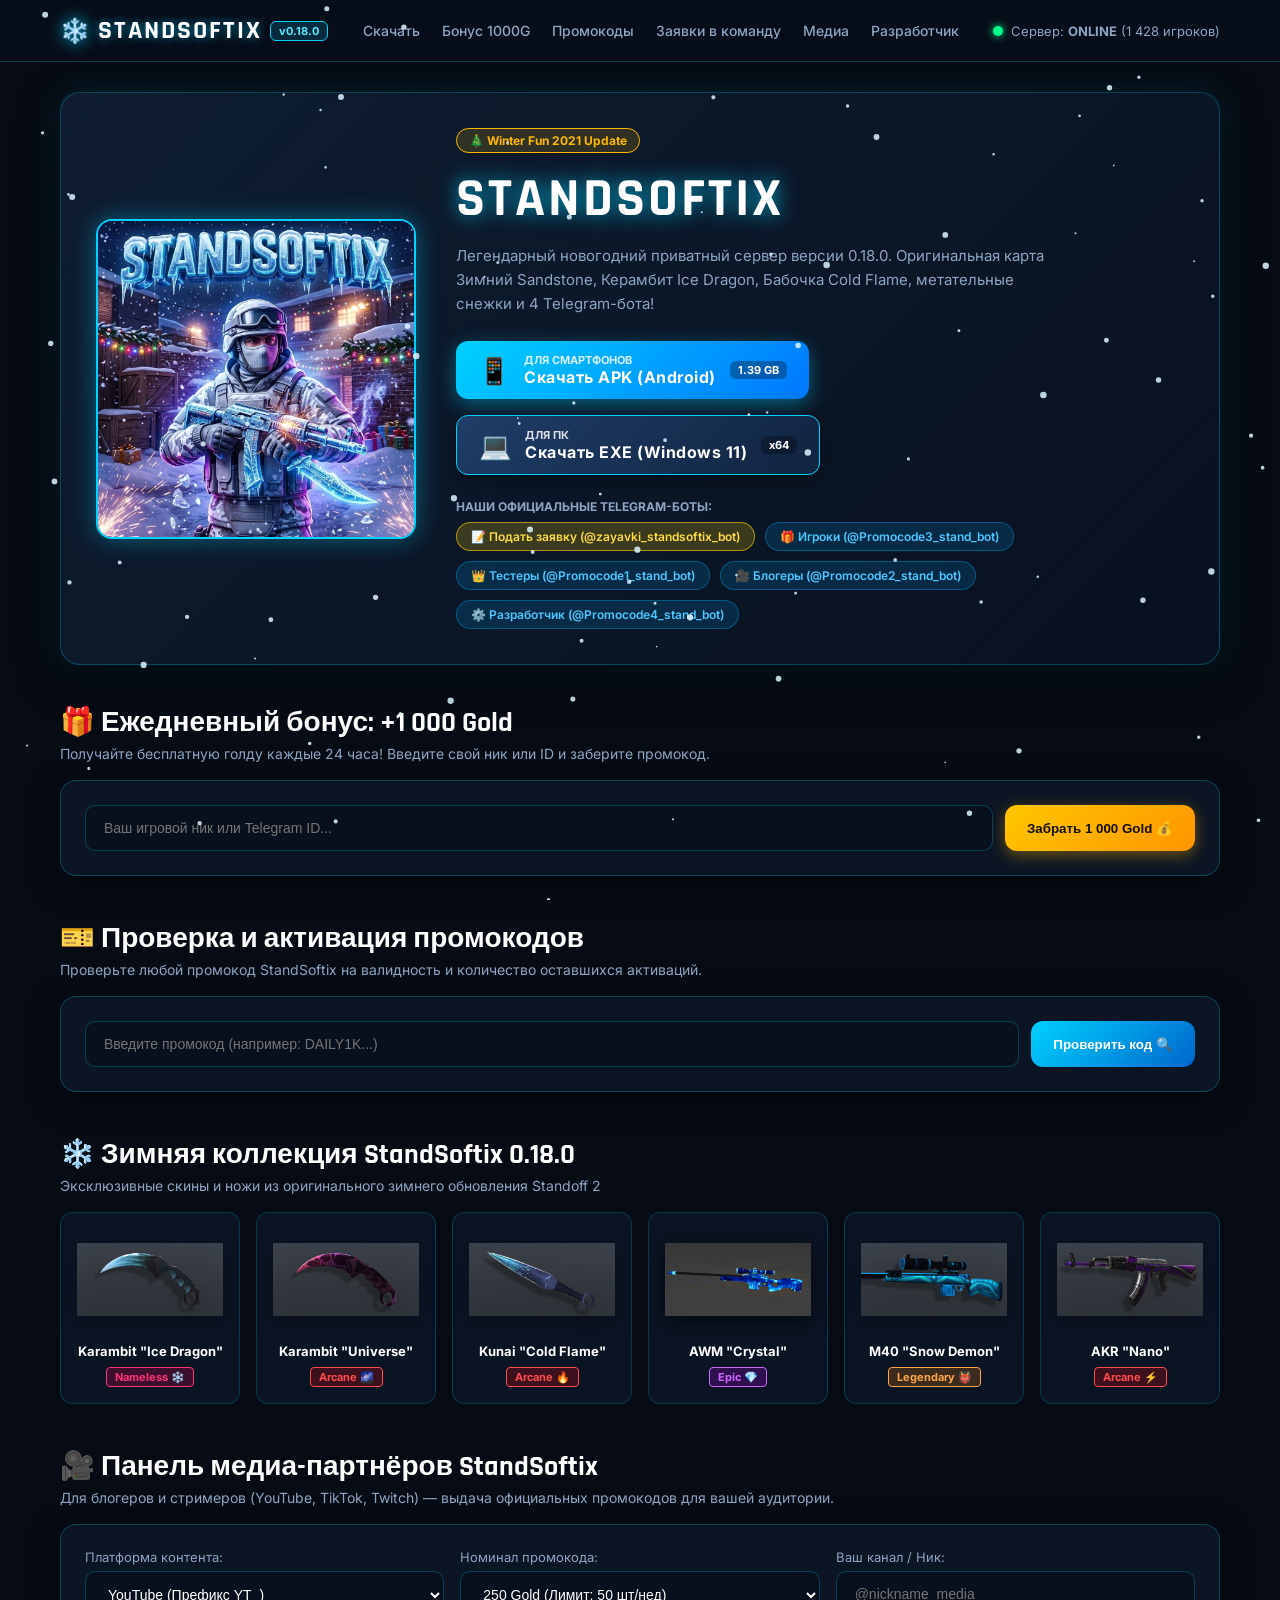
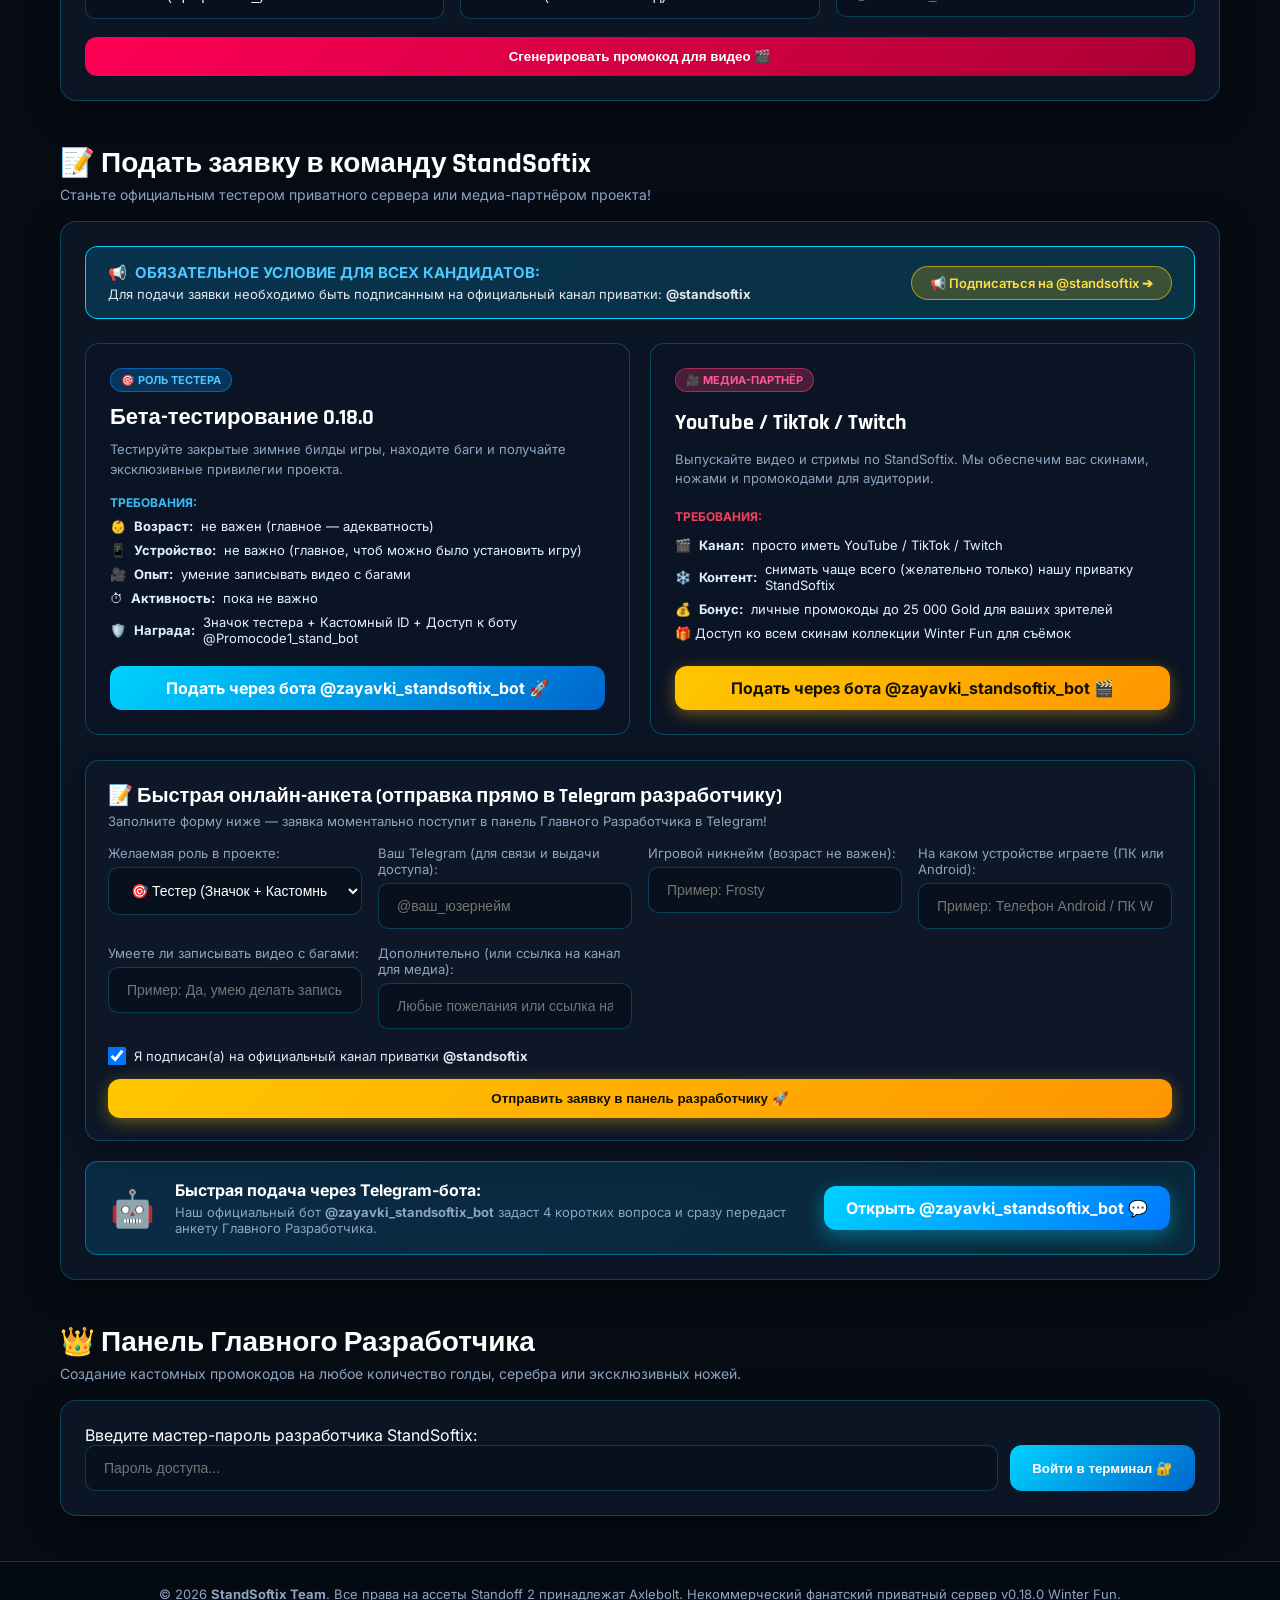
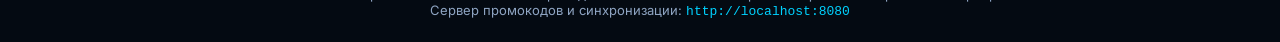
==== index.html @ 64d38ce9 "Update candidate requirements and add mandatory channel subscription check" ====
<!DOCTYPE html>
<html lang="ru">
<head>
    <meta charset="UTF-8">
    <meta name="viewport" content="width=device-width, initial-scale=1.0, maximum-scale=1.0, user-scalable=no">
    <title>StandSoftix — Приватный сервер Standoff 2 (0.18.0 Winter Fun)</title>
    <link rel="stylesheet" href="style.css">
    <link href="https://fonts.googleapis.com/css2?family=Rajdhani:wght@500;600;700&family=Inter:wght@400;500;700&display=swap" rel="stylesheet">
</head>
<body>
    <canvas id="snow-canvas"></canvas>

    <header class="navbar">
        <div class="nav-container">
            <div class="brand">
                <span class="ice-icon">❄️</span>
                <span class="brand-text">STANDSOFTIX</span>
                <span class="version-tag">v0.18.0</span>
            </div>
            <nav class="nav-links">
                <a href="#downloads">Скачать</a>
                <a href="#bonus">Бонус 1000G</a>
                <a href="#promocodes">Промокоды</a>
                <a href="#apply">Заявки в команду</a>
                <a href="#partners">Медиа</a>
                <a href="#dev">Разработчик</a>
            </nav>
            <div class="server-status">
                <span class="status-dot"></span>
                <span>Сервер: <b>ONLINE</b> (<span id="online-count">1 428</span> игроков)</span>
            </div>
        </div>
    </header>

    <main class="content">
        <!-- Hero Section -->
        <section class="hero-section">
            <div class="hero-card">
                <div class="hero-image-wrap">
                    <img src="avatar.jpg" alt="StandSoftix Winter Fun" class="hero-avatar">
                    <div class="ice-glare"></div>
                </div>
                <div class="hero-info">
                    <div class="badge-winter">🎄 Winter Fun 2021 Update</div>
                    <h1 class="hero-title">STANDSOFTIX</h1>
                    <p class="hero-subtitle">Легендарный новогодний приватный сервер версии 0.18.0. Оригинальная карта Зимний Sandstone, Керамбит Ice Dragon, Бабочка Cold Flame, метательные снежки и 4 Telegram-бота!</p>
                    
                    <div class="download-buttons" id="downloads">
                        <a href="/download/apk" class="btn btn-apk">
                            <span class="btn-icon">📱</span>
                            <div class="btn-text">
                                <span class="btn-sub">Для смартфонов</span>
                                <span class="btn-main">Скачать APK (Android)</span>
                            </div>
                            <span class="btn-badge">1.39 GB</span>
                        </a>

                        <a href="/download/exe" class="btn btn-exe">
                            <span class="btn-icon">💻</span>
                            <div class="btn-text">
                                <span class="btn-sub">Для ПК</span>
                                <span class="btn-main">Скачать EXE (Windows 11)</span>
                            </div>
                            <span class="btn-badge">x64</span>
                        </a>
                    </div>

                    <div class="tg-bots-row">
                        <span class="bots-label">Наши официальные Telegram-боты:</span>
                        <div class="tg-tags">
                            <a href="https://t.me/zayavki_standsoftix_bot" target="_blank" class="tg-tag tg-tag-gold">📝 Подать заявку (@zayavki_standsoftix_bot)</a>
                            <a href="https://t.me/Promocode3_stand_bot" target="_blank" class="tg-tag">🎁 Игроки (@Promocode3_stand_bot)</a>
                            <a href="https://t.me/Promocode1_stand_bot" target="_blank" class="tg-tag">👑 Тестеры (@Promocode1_stand_bot)</a>
                            <a href="https://t.me/Promocode2_stand_bot" target="_blank" class="tg-tag">🎥 Блогеры (@Promocode2_stand_bot)</a>
                            <a href="https://t.me/Promocode4_stand_bot" target="_blank" class="tg-tag">⚙️ Разработчик (@Promocode4_stand_bot)</a>
                        </div>
                    </div>
                </div>
            </div>
        </section>

        <!-- Ежедневный бонус -->
        <section class="section-box" id="bonus">
            <div class="section-header">
                <h2>🎁 Ежедневный бонус: +1 000 Gold</h2>
                <p>Получайте бесплатную голду каждые 24 часа! Введите свой ник или ID и заберите промокод.</p>
            </div>
            <div class="bonus-box glass-panel">
                <div class="bonus-inputs">
                    <input type="text" id="bonus-user" placeholder="Ваш игровой ник или Telegram ID..." class="input-field">
                    <button id="btn-claim-bonus" class="btn btn-gold" onclick="claimDailyBonus()">
                        <span>Забрать 1 000 Gold 💰</span>
                    </button>
                </div>
                <div id="bonus-result" class="result-box hidden"></div>
            </div>
        </section>

        <!-- Проверка промокодов -->
        <section class="section-box" id="promocodes">
            <div class="section-header">
                <h2>🎫 Проверка и активация промокодов</h2>
                <p>Проверьте любой промокод StandSoftix на валидность и количество оставшихся активаций.</p>
            </div>
            <div class="promo-box glass-panel">
                <div class="promo-inputs">
                    <input type="text" id="promo-input" placeholder="Введите промокод (например: DAILY1K...)" class="input-field">
                    <button class="btn btn-blue" onclick="checkPromoCode()">Проверить код 🔍</button>
                </div>
                <div id="promo-result" class="result-box hidden"></div>
            </div>
        </section>

        <!-- Коллекция скинов 0.18.0 -->
        <section class="section-box">
            <div class="section-header">
                <h2>❄️ Зимняя коллекция StandSoftix 0.18.0</h2>
                <p>Эксклюзивные скины и ножи из оригинального зимнего обновления Standoff 2</p>
            </div>
            <div class="skins-grid">
                <div class="skin-card">
                    <img src="skins/Karambit_IceDragon_PreviewHD.png" alt="Karambit Ice Dragon">
                    <div class="skin-title">Karambit "Ice Dragon"</div>
                    <div class="skin-rarity rarity-nameless">Nameless ❄️</div>
                </div>
                <div class="skin-card">
                    <img src="skins/Karambit_Universe_PreviewHD.png" alt="Karambit Universe">
                    <div class="skin-title">Karambit "Universe"</div>
                    <div class="skin-rarity rarity-arcane">Arcane 🌌</div>
                </div>
                <div class="skin-card">
                    <img src="skins/KunaiKnife_ColdFlame_Preview.png" alt="Kunai Cold Flame">
                    <div class="skin-title">Kunai "Cold Flame"</div>
                    <div class="skin-rarity rarity-arcane">Arcane 🔥</div>
                </div>
                <div class="skin-card">
                    <img src="skins/AWM_Crystal_Preview.png" alt="AWM Crystal">
                    <div class="skin-title">AWM "Crystal"</div>
                    <div class="skin-rarity rarity-epic">Epic 💎</div>
                </div>
                <div class="skin-card">
                    <img src="skins/m40_snowdemon_Preview.png" alt="M40 Snow Demon">
                    <div class="skin-title">M40 "Snow Demon"</div>
                    <div class="skin-rarity rarity-legendary">Legendary 👹</div>
                </div>
                <div class="skin-card">
                    <img src="skins/AKR_Nano_PreviewHD.png" alt="AKR Nano">
                    <div class="skin-title">AKR "Nano"</div>
                    <div class="skin-rarity rarity-arcane">Arcane ⚡</div>
                </div>
            </div>
        </section>

        <!-- Партнёрская панель -->
        <section class="section-box" id="partners">
            <div class="section-header">
                <h2>🎥 Панель медиа-партнёров StandSoftix</h2>
                <p>Для блогеров и стримеров (YouTube, TikTok, Twitch) — выдача официальных промокодов для вашей аудитории.</p>
            </div>
            <div class="partner-panel glass-panel">
                <div class="form-grid">
                    <div class="form-group">
                        <label>Платформа контента:</label>
                        <select id="partner-platform" class="input-field select-field">
                            <option value="YT">YouTube (Префикс YT_)</option>
                            <option value="TT">TikTok (Префикс TT_)</option>
                            <option value="TW">Twitch (Префикс TW_)</option>
                        </select>
                    </div>
                    <div class="form-group">
                        <label>Номинал промокода:</label>
                        <select id="partner-gold" class="input-field select-field">
                            <option value="250">250 Gold (Лимит: 50 шт/нед)</option>
                            <option value="500">500 Gold (Лимит: 50 шт/нед)</option>
                            <option value="1000">1 000 Gold (Лимит: 50 шт/нед)</option>
                            <option value="5000">5 000 Gold (Лимит: 10 шт/нед)</option>
                            <option value="10000">10 000 Gold (Лимит: 10 шт/нед)</option>
                        </select>
                    </div>
                    <div class="form-group">
                        <label>Ваш канал / Ник:</label>
                        <input type="text" id="partner-name" placeholder="@nickname_media" class="input-field">
                    </div>
                </div>
                <button class="btn btn-partner" onclick="generatePartnerPromo()">Сгенерировать промокод для видео 🎬</button>
                <div id="partner-result" class="result-box hidden"></div>
            </div>
        </section>

        <!-- Подача заявок на Тестера / Медиа -->
        <section class="section-box" id="apply">
            <div class="section-header">
                <h2>📝 Подать заявку в команду StandSoftix</h2>
                <p>Станьте официальным тестером приватного сервера или медиа-партнёром проекта!</p>
            </div>
            <div class="apply-container glass-panel">
                
                <!-- Обязательное условие: подписка на канал -->
                <div class="sub-channel-banner" style="background: linear-gradient(135deg, rgba(0, 136, 204, 0.25) 0%, rgba(0, 217, 255, 0.15) 100%); border: 1px solid var(--accent-blue); border-radius: 12px; padding: 16px 22px; margin-bottom: 24px; display: flex; align-items: center; justify-content: space-between; flex-wrap: wrap; gap: 14px;">
                    <div>
                        <div style="font-size: 15px; font-weight: 700; color: #4dc7ff; display: flex; align-items: center; gap: 8px;">
                            <span>📢</span> ОБЯЗАТЕЛЬНОЕ УСЛОВИЕ ДЛЯ ВСЕХ КАНДИДАТОВ:
                        </div>
                        <div style="font-size: 13px; color: #e2e8f0; margin-top: 4px;">
                            Для подачи заявки необходимо быть подписанным на официальный канал приватки: <b>@standsoftix</b>
                        </div>
                    </div>
                    <a href="https://t.me/standsoftix" target="_blank" class="tg-tag tg-tag-gold" style="font-size: 13px; padding: 8px 18px;">
                        📢 Подписаться на @standsoftix ➔
                    </a>
                </div>

                <div class="apply-cards">
                    <div class="apply-card">
                        <div class="apply-badge">🎯 Роль Тестера</div>
                        <h3>Бета-тестирование 0.18.0</h3>
                        <p>Тестируйте закрытые зимние билды игры, находите баги и получайте эксклюзивные привилегии проекта.</p>
                        <div style="font-size: 12px; color: #38bdf8; font-weight: 700; margin-bottom: 8px; text-transform: uppercase;">Требования:</div>
                        <ul class="apply-perks">
                            <li>👶 <b>Возраст:</b> не важен (главное — адекватность)</li>
                            <li>📱 <b>Устройство:</b> не важно (главное, чтоб можно было установить игру)</li>
                            <li>🎥 <b>Опыт:</b> умение записывать видео с багами</li>
                            <li>⏱ <b>Активность:</b> пока не важно</li>
                            <li>🛡️ <b>Награда:</b> Значок тестера + Кастомный ID + Доступ к боту @Promocode1_stand_bot</li>
                        </ul>
                        <a href="https://t.me/zayavki_standsoftix_bot" target="_blank" class="btn btn-blue" style="width:100%; justify-content:center;">
                            <span>Подать через бота @zayavki_standsoftix_bot 🚀</span>
                        </a>
                    </div>

                    <div class="apply-card">
                        <div class="apply-badge apply-badge-media">🎥 Медиа-партнёр</div>
                        <h3>YouTube / TikTok / Twitch</h3>
                        <p>Выпускайте видео и стримы по StandSoftix. Мы обеспечим вас скинами, ножами и промокодами для аудитории.</p>
                        <div style="font-size: 12px; color: #f43f5e; font-weight: 700; margin-bottom: 8px; text-transform: uppercase;">Требования:</div>
                        <ul class="apply-perks">
                            <li>🎬 <b>Канал:</b> просто иметь YouTube / TikTok / Twitch</li>
                            <li>❄️ <b>Контент:</b> снимать чаще всего (желательно только) нашу приватку StandSoftix</li>
                            <li>💰 <b>Бонус:</b> личные промокоды до 25 000 Gold для ваших зрителей</li>
                            <li>🎁 Доступ ко всем скинам коллекции Winter Fun для съёмок</li>
                        </ul>
                        <a href="https://t.me/zayavki_standsoftix_bot" target="_blank" class="btn btn-gold" style="width:100%; justify-content:center;">
                            <span>Подать через бота @zayavki_standsoftix_bot 🎬</span>
                        </a>
                    </div>
                </div>

                <!-- Онлайн-форма подачи заявки прямо с сайта -->
                <div class="site-application-form glass-panel" style="margin-top: 25px; padding: 22px; border-radius: 14px;">
                    <div class="form-header" style="margin-bottom: 16px;">
                        <h3 style="font-family: 'Rajdhani', sans-serif; font-size: 20px; color: #fff;">📝 Быстрая онлайн-анкета (отправка прямо в Telegram разработчику)</h3>
                        <p style="font-size: 13px; color: var(--text-muted); margin-top: 4px;">Заполните форму ниже — заявка моментально поступит в панель Главного Разработчика в Telegram!</p>
                    </div>
                    <div class="form-grid">
                        <div class="form-group">
                            <label>Желаемая роль в проекте:</label>
                            <select id="web-app-role" class="input-field select-field" onchange="toggleWebRoleFields()">
                                <option value="tester">🎯 Тестер (Значок + Кастомный ID + Бот)</option>
                                <option value="media">🎥 Медиа-партнёр (YouTube / TikTok / Twitch)</option>
                            </select>
                        </div>
                        <div class="form-group">
                            <label>Ваш Telegram (для связи и выдачи доступа):</label>
                            <input type="text" id="web-app-tg" placeholder="@ваш_юзернейм" class="input-field">
                        </div>
                        <div class="form-group">
                            <label id="lbl-q1">Игровой никнейм (возраст не важен):</label>
                            <input type="text" id="web-app-q1" placeholder="Пример: Frosty" class="input-field">
                        </div>
                        <div class="form-group">
                            <label id="lbl-q2">На каком устройстве играете (ПК или Android):</label>
                            <input type="text" id="web-app-q2" placeholder="Пример: Телефон Android / ПК Windows 11" class="input-field">
                        </div>
                        <div class="form-group">
                            <label id="lbl-q3">Умеете ли записывать видео с багами:</label>
                            <input type="text" id="web-app-q3" placeholder="Пример: Да, умею делать запись экрана / OBS" class="input-field">
                        </div>
                        <div class="form-group">
                            <label id="lbl-q4">Дополнительно (или ссылка на канал для медиа):</label>
                            <input type="text" id="web-app-q4" placeholder="Любые пожелания или ссылка на канал" class="input-field">
                        </div>
                    </div>
                    <div style="margin-top: 12px; display: flex; align-items: center; gap: 8px;">
                        <input type="checkbox" id="web-app-sub" checked style="width: 18px; height: 18px; cursor: pointer;">
                        <label for="web-app-sub" style="font-size: 13px; color: #e2e8f0; cursor: pointer;">
                            Я подписан(а) на официальный канал приватки <b>@standsoftix</b>
                        </label>
                    </div>
                    <button class="btn btn-gold" style="width: 100%; justify-content: center; margin-top: 14px;" onclick="submitWebApplication()">
                        <span>Отправить заявку в панель разработчику 🚀</span>
                    </button>
                    <div id="web-app-result" class="result-box hidden"></div>
                </div>

                <div class="apply-bot-callout" style="margin-top: 20px;">
                    <div class="bot-callout-icon">🤖</div>
                    <div class="bot-callout-info">
                        <h4>Быстрая подача через Telegram-бота:</h4>
                        <p>Наш официальный бот <b>@zayavki_standsoftix_bot</b> задаст 4 коротких вопроса и сразу передаст анкету Главного Разработчика.</p>
                    </div>
                    <a href="https://t.me/zayavki_standsoftix_bot" target="_blank" class="btn btn-apk">
                        <span>Открыть @zayavki_standsoftix_bot 💬</span>
                    </a>
                </div>
            </div>
        </section>

        <!-- Разработчик / Админ-панель -->
        <section class="section-box" id="dev">
            <div class="section-header">
                <h2>👑 Панель Главного Разработчика</h2>
                <p>Создание кастомных промокодов на любое количество голды, серебра или эксклюзивных ножей.</p>
            </div>
            <div class="dev-panel glass-panel">
                <div id="dev-auth-block">
                    <p>Введите мастер-пароль разработчика StandSoftix:</p>
                    <div class="bonus-inputs">
                        <input type="password" id="dev-password" placeholder="Пароль доступа..." class="input-field">
                        <button class="btn btn-blue" onclick="authDev()">Войти в терминал 🔐</button>
                    </div>
                </div>

                <div id="dev-controls-block" class="hidden">
                    <div class="form-grid">
                        <div class="form-group">
                            <label>Тип награды:</label>
                            <select id="dev-reward-type" class="input-field select-field">
                                <option value="gold">Gold (Золото)</option>
                                <option value="silver">Silver (Серебро)</option>
                                <option value="knife">Скин / Нож</option>
                            </select>
                        </div>
                        <div class="form-group">
                            <label>Значение / Название скина:</label>
                            <input type="text" id="dev-reward-val" placeholder="Например: 50000 или Karambit Ice Dragon" class="input-field">
                        </div>
                        <div class="form-group">
                            <label>Кол-во активаций (0 = безлимит):</label>
                            <input type="number" id="dev-uses" value="1" min="0" class="input-field">
                        </div>
                        <div class="form-group">
                            <label>Кастомный код (необязательно):</label>
                            <input type="text" id="dev-custom-code" placeholder="Например: NEWYEAR2026" class="input-field">
                        </div>
                    </div>
                    <button class="btn btn-gold" onclick="createDevPromo()">Создать промокод в базе данных ✨</button>
                    <div id="dev-result" class="result-box hidden"></div>
                </div>
            </div>
        </section>
    </main>

    <footer class="footer">
        <div class="footer-container">
            <p>© 2026 <b>StandSoftix Team</b>. Все права на ассеты Standoff 2 принадлежат Axlebolt. Некоммерческий фанатский приватный сервер v0.18.0 Winter Fun.</p>
            <p>Сервер промокодов и синхронизации: <code>http://localhost:8080</code></p>
        </div>
    </footer>

    <script src="app.js"></script>
</body>
</html>
---- style.css ----
:root {
    --bg-dark: #070c14;
    --card-bg: rgba(14, 25, 42, 0.75);
    --card-border: rgba(0, 210, 255, 0.25);
    --accent-blue: #00d2ff;
    --accent-cyan: #56e8ff;
    --accent-gold: #ffb800;
    --gold-glow: rgba(255, 184, 0, 0.4);
    --ice-glow: rgba(0, 210, 255, 0.35);
    --text-white: #ffffff;
    --text-muted: #8ea4c2;
    --font-heading: 'Rajdhani', sans-serif;
    --font-body: 'Inter', sans-serif;
}

* {
    margin: 0;
    padding: 0;
    box-sizing: border-box;
}

body {
    background-color: var(--bg-dark);
    color: var(--text-white);
    font-family: var(--font-body);
    overflow-x: hidden;
    position: relative;
    min-height: 100vh;
}

#snow-canvas {
    position: fixed;
    top: 0;
    left: 0;
    width: 100%;
    height: 100%;
    pointer-events: none;
    z-index: 999;
}

/* Navbar */
.navbar {
    background: rgba(8, 15, 26, 0.85);
    backdrop-filter: blur(12px);
    border-bottom: 1px solid var(--card-border);
    position: sticky;
    top: 0;
    z-index: 100;
}

.nav-container {
    max-width: 1200px;
    margin: 0 auto;
    padding: 14px 20px;
    display: flex;
    align-items: center;
    justify-content: space-between;
}

.brand {
    display: flex;
    align-items: center;
    gap: 8px;
}

.ice-icon {
    font-size: 24px;
    filter: drop-shadow(0 0 8px var(--accent-blue));
}

.brand-text {
    font-family: var(--font-heading);
    font-size: 26px;
    font-weight: 700;
    letter-spacing: 2px;
    color: #fff;
    text-shadow: 0 0 10px rgba(0, 210, 255, 0.6);
}

.version-tag {
    background: rgba(0, 210, 255, 0.15);
    border: 1px solid var(--accent-blue);
    padding: 2px 8px;
    border-radius: 6px;
    font-size: 11px;
    color: var(--accent-cyan);
    font-weight: 700;
}

.nav-links {
    display: flex;
    gap: 22px;
}

.nav-links a {
    color: var(--text-muted);
    text-decoration: none;
    font-size: 14px;
    font-weight: 500;
    transition: 0.2s;
}

.nav-links a:hover {
    color: var(--accent-cyan);
    text-shadow: 0 0 8px var(--accent-cyan);
}

.server-status {
    display: flex;
    align-items: center;
    gap: 8px;
    font-size: 13px;
    color: var(--text-muted);
}

.status-dot {
    width: 10px;
    height: 10px;
    border-radius: 50%;
    background: #00ff88;
    box-shadow: 0 0 8px #00ff88;
}

/* Main Content */
.content {
    max-width: 1200px;
    margin: 30px auto;
    padding: 0 20px;
}

/* Hero */
.hero-section {
    margin-bottom: 40px;
}

.hero-card {
    background: linear-gradient(135deg, rgba(16, 32, 54, 0.85) 0%, rgba(9, 18, 32, 0.95) 100%);
    border: 1px solid var(--card-border);
    box-shadow: 0 12px 40px rgba(0, 0, 0, 0.6), 0 0 30px rgba(0, 210, 255, 0.15);
    border-radius: 20px;
    padding: 35px;
    display: flex;
    gap: 40px;
    align-items: center;
    position: relative;
    overflow: hidden;
}

.hero-image-wrap {
    position: relative;
    flex-shrink: 0;
    width: 320px;
    height: 320px;
    border-radius: 16px;
    overflow: hidden;
    border: 2px solid var(--accent-blue);
    box-shadow: 0 0 25px rgba(0, 210, 255, 0.4);
}

.hero-avatar {
    width: 100%;
    height: 100%;
    object-fit: cover;
    transition: transform 0.5s ease;
}

.hero-card:hover .hero-avatar {
    transform: scale(1.05);
}

.hero-info {
    flex-grow: 1;
}

.badge-winter {
    display: inline-block;
    background: rgba(255, 184, 0, 0.15);
    color: var(--accent-gold);
    border: 1px solid var(--accent-gold);
    padding: 4px 12px;
    border-radius: 30px;
    font-size: 12px;
    font-weight: 700;
    margin-bottom: 12px;
}

.hero-title {
    font-family: var(--font-heading);
    font-size: 54px;
    font-weight: 700;
    letter-spacing: 3px;
    color: #fff;
    text-shadow: 0 0 20px rgba(0, 210, 255, 0.8);
    margin-bottom: 10px;
}

.hero-subtitle {
    font-size: 15px;
    line-height: 1.6;
    color: var(--text-muted);
    margin-bottom: 25px;
    max-width: 600px;
}

/* Download Buttons */
.download-buttons {
    display: flex;
    gap: 16px;
    margin-bottom: 24px;
    flex-wrap: wrap;
}

.btn {
    display: inline-flex;
    align-items: center;
    gap: 14px;
    padding: 12px 22px;
    border-radius: 12px;
    text-decoration: none;
    font-weight: 700;
    transition: all 0.25s ease;
    cursor: pointer;
    border: none;
}

.btn-apk {
    background: linear-gradient(135deg, #00d2ff 0%, #0077ff 100%);
    color: #fff;
    box-shadow: 0 6px 20px rgba(0, 210, 255, 0.4);
}

.btn-apk:hover {
    transform: translateY(-2px);
    box-shadow: 0 10px 28px rgba(0, 210, 255, 0.6);
}

.btn-exe {
    background: linear-gradient(135deg, #1f3d68 0%, #112440 100%);
    color: #fff;
    border: 1px solid var(--accent-blue);
    box-shadow: 0 6px 20px rgba(0, 0, 0, 0.4);
}

.btn-exe:hover {
    background: linear-gradient(135deg, #274c82 0%, #162f55 100%);
    transform: translateY(-2px);
    box-shadow: 0 10px 25px rgba(0, 210, 255, 0.3);
}

.btn-icon {
    font-size: 26px;
}

.btn-text {
    display: flex;
    flex-direction: column;
    text-align: left;
}

.btn-sub {
    font-size: 11px;
    text-transform: uppercase;
    opacity: 0.85;
}

.btn-main {
    font-size: 16px;
    letter-spacing: 0.5px;
}

.btn-badge {
    background: rgba(0, 0, 0, 0.3);
    padding: 2px 8px;
    border-radius: 6px;
    font-size: 11px;
}

/* Telegram Bots list */
.tg-bots-row {
    display: flex;
    flex-direction: column;
    gap: 8px;
}

.bots-label {
    font-size: 12px;
    color: var(--text-muted);
    text-transform: uppercase;
    font-weight: 700;
}

.tg-tags {
    display: flex;
    gap: 10px;
    flex-wrap: wrap;
}

.tg-tag {
    background: rgba(0, 136, 204, 0.2);
    border: 1px solid rgba(0, 136, 204, 0.5);
    color: #4dc7ff;
    padding: 6px 14px;
    border-radius: 20px;
    text-decoration: none;
    font-size: 12px;
    font-weight: 600;
    transition: 0.2s;
}

.tg-tag:hover {
    background: rgba(0, 136, 204, 0.4);
    box-shadow: 0 0 12px rgba(0, 136, 204, 0.6);
    transform: translateY(-1px);
}

/* Generic Panels */
.section-box {
    margin-bottom: 45px;
}

.section-header {
    margin-bottom: 18px;
}

.section-header h2 {
    font-family: var(--font-heading);
    font-size: 28px;
    font-weight: 700;
    color: #fff;
    margin-bottom: 4px;
}

.section-header p {
    color: var(--text-muted);
    font-size: 14px;
}

.glass-panel {
    background: var(--card-bg);
    border: 1px solid var(--card-border);
    backdrop-filter: blur(10px);
    border-radius: 16px;
    padding: 24px;
    box-shadow: 0 8px 30px rgba(0, 0, 0, 0.5);
}

.input-field {
    background: rgba(8, 16, 28, 0.8);
    border: 1px solid var(--card-border);
    color: #fff;
    padding: 14px 18px;
    border-radius: 10px;
    font-size: 14px;
    outline: none;
    transition: 0.2s;
    width: 100%;
}

.input-field:focus {
    border-color: var(--accent-blue);
    box-shadow: 0 0 12px var(--ice-glow);
}

.bonus-inputs, .promo-inputs {
    display: flex;
    gap: 12px;
}

.btn-gold {
    background: linear-gradient(135deg, #ffc700 0%, #ff9500 100%);
    color: #121000;
    font-weight: 700;
    box-shadow: 0 4px 16px var(--gold-glow);
    white-space: nowrap;
}

.btn-gold:hover {
    transform: translateY(-2px);
    box-shadow: 0 6px 22px var(--gold-glow);
}

.btn-blue {
    background: linear-gradient(135deg, #00d2ff 0%, #0066cc 100%);
    color: #fff;
    white-space: nowrap;
}

.btn-blue:hover {
    transform: translateY(-2px);
    box-shadow: 0 6px 20px var(--ice-glow);
}

.result-box {
    margin-top: 16px;
    padding: 16px;
    border-radius: 10px;
    font-size: 14px;
}

.result-success {
    background: rgba(0, 255, 136, 0.12);
    border: 1px solid #00ff88;
    color: #85ffc7;
}

.result-error {
    background: rgba(255, 68, 68, 0.12);
    border: 1px solid #ff4444;
    color: #ff9999;
}

.promo-code-card {
    display: flex;
    align-items: center;
    justify-content: space-between;
    background: rgba(0, 0, 0, 0.4);
    padding: 10px 16px;
    border-radius: 8px;
    margin-top: 8px;
    font-family: monospace;
    font-size: 18px;
    font-weight: 700;
    color: var(--accent-gold);
    border: 1px dashed var(--accent-gold);
}

.copy-btn {
    background: rgba(255, 184, 0, 0.2);
    border: 1px solid var(--accent-gold);
    color: var(--accent-gold);
    padding: 4px 10px;
    border-radius: 6px;
    cursor: pointer;
    font-size: 12px;
    font-weight: 600;
}

.copy-btn:hover {
    background: var(--accent-gold);
    color: #000;
}

/* Skins Grid */
.skins-grid {
    display: grid;
    grid-template-columns: repeat(auto-fill, minmax(180px, 1fr));
    gap: 16px;
}

.skin-card {
    background: rgba(14, 25, 42, 0.7);
    border: 1px solid rgba(0, 210, 255, 0.18);
    border-radius: 12px;
    padding: 16px;
    text-align: center;
    transition: 0.3s;
    position: relative;
    overflow: hidden;
}

.skin-card:hover {
    transform: translateY(-4px);
    border-color: var(--accent-blue);
    box-shadow: 0 6px 20px rgba(0, 210, 255, 0.25);
}

.skin-card img {
    width: 100%;
    height: 100px;
    object-fit: contain;
    margin-bottom: 10px;
    filter: drop-shadow(0 4px 10px rgba(0, 0, 0, 0.6));
}

.skin-title {
    font-size: 13px;
    font-weight: 700;
    margin-bottom: 6px;
    white-space: nowrap;
    overflow: hidden;
    text-overflow: ellipsis;
}

.skin-rarity {
    font-size: 11px;
    font-weight: 700;
    padding: 2px 8px;
    border-radius: 4px;
    display: inline-block;
}

.rarity-nameless { background: rgba(255, 0, 85, 0.2); color: #ff3377; border: 1px solid #ff3377; }
.rarity-arcane { background: rgba(255, 0, 0, 0.2); color: #ff4d4d; border: 1px solid #ff4d4d; }
.rarity-legendary { background: rgba(255, 136, 0, 0.2); color: #ffa64d; border: 1px solid #ffa64d; }
.rarity-epic { background: rgba(187, 0, 255, 0.2); color: #d066ff; border: 1px solid #d066ff; }

/* Forms */
.form-grid {
    display: grid;
    grid-template-columns: repeat(auto-fit, minmax(220px, 1fr));
    gap: 16px;
    margin-bottom: 18px;
}

.form-group {
    display: flex;
    flex-direction: column;
    gap: 6px;
}

.form-group label {
    font-size: 13px;
    color: var(--text-muted);
}

.select-field {
    cursor: pointer;
}

.btn-partner {
    background: linear-gradient(135deg, #ff0055 0%, #aa0033 100%);
    color: #fff;
    width: 100%;
    justify-content: center;
}

.hidden {
    display: none !important;
}

/* Apply Section (Tester & Media) */
.apply-cards {
    display: grid;
    grid-template-columns: repeat(auto-fit, minmax(320px, 1fr));
    gap: 20px;
    margin-bottom: 25px;
}

.apply-card {
    background: rgba(12, 22, 38, 0.7);
    border: 1px solid rgba(0, 217, 255, 0.25);
    border-radius: 14px;
    padding: 24px;
    display: flex;
    flex-direction: column;
    justify-content: space-between;
    transition: 0.3s;
}

.apply-card:hover {
    border-color: var(--accent-blue);
    transform: translateY(-3px);
    box-shadow: 0 8px 24px rgba(0, 217, 255, 0.2);
}

.apply-badge {
    align-self: flex-start;
    background: rgba(0, 150, 255, 0.25);
    border: 1px solid rgba(0, 150, 255, 0.5);
    color: #4dc7ff;
    font-size: 11px;
    font-weight: 700;
    padding: 4px 10px;
    border-radius: 20px;
    text-transform: uppercase;
    margin-bottom: 12px;
}

.apply-badge-media {
    background: rgba(255, 60, 120, 0.25);
    border-color: rgba(255, 60, 120, 0.5);
    color: #ff5599;
}

.apply-card h3 {
    font-family: 'Rajdhani', sans-serif;
    font-size: 22px;
    color: #fff;
    margin-bottom: 8px;
}

.apply-card p {
    font-size: 13px;
    color: var(--text-muted);
    line-height: 1.5;
    margin-bottom: 16px;
}

.apply-perks {
    list-style: none;
    margin-bottom: 20px;
    display: flex;
    flex-direction: column;
    gap: 8px;
}

.apply-perks li {
    font-size: 13px;
    color: #e0f2fe;
    display: flex;
    align-items: center;
    gap: 8px;
}

.apply-bot-callout {
    display: flex;
    align-items: center;
    justify-content: space-between;
    gap: 20px;
    background: linear-gradient(135deg, rgba(0, 136, 204, 0.2) 0%, rgba(0, 217, 255, 0.1) 100%);
    border: 1px solid rgba(0, 217, 255, 0.4);
    border-radius: 12px;
    padding: 18px 24px;
    flex-wrap: wrap;
}

.bot-callout-icon {
    font-size: 36px;
}

.bot-callout-info {
    flex: 1;
    min-width: 250px;
}

.bot-callout-info h4 {
    font-size: 16px;
    color: #fff;
    margin-bottom: 4px;
}

.bot-callout-info p {
    font-size: 13px;
    color: var(--text-muted);
    margin: 0;
}

.tg-tag-gold {
    background: rgba(255, 204, 0, 0.2) !important;
    border-color: rgba(255, 204, 0, 0.6) !important;
    color: #ffdd44 !important;
}

.tg-tag-gold:hover {
    background: rgba(255, 204, 0, 0.35) !important;
    box-shadow: 0 0 14px rgba(255, 204, 0, 0.7) !important;
}

/* Footer */
.footer {
    border-top: 1px solid var(--card-border);
    background: rgba(5, 10, 18, 0.95);
    padding: 24px 20px;
    text-align: center;
    color: var(--text-muted);
    font-size: 13px;
}

.footer code {
    color: var(--accent-blue);
}

/* Mobile responsive */
@media (max-width: 850px) {
    .hero-card {
        flex-direction: column;
        text-align: center;
        padding: 24px;
    }
    .hero-image-wrap {
        width: 220px;
        height: 220px;
    }
    .hero-title {
        font-size: 38px;
    }
    .download-buttons {
        justify-content: center;
    }
    .tg-tags {
        justify-content: center;
    }
    .nav-links {
        display: none;
    }
    .bonus-inputs, .promo-inputs {
        flex-direction: column;
    }
}
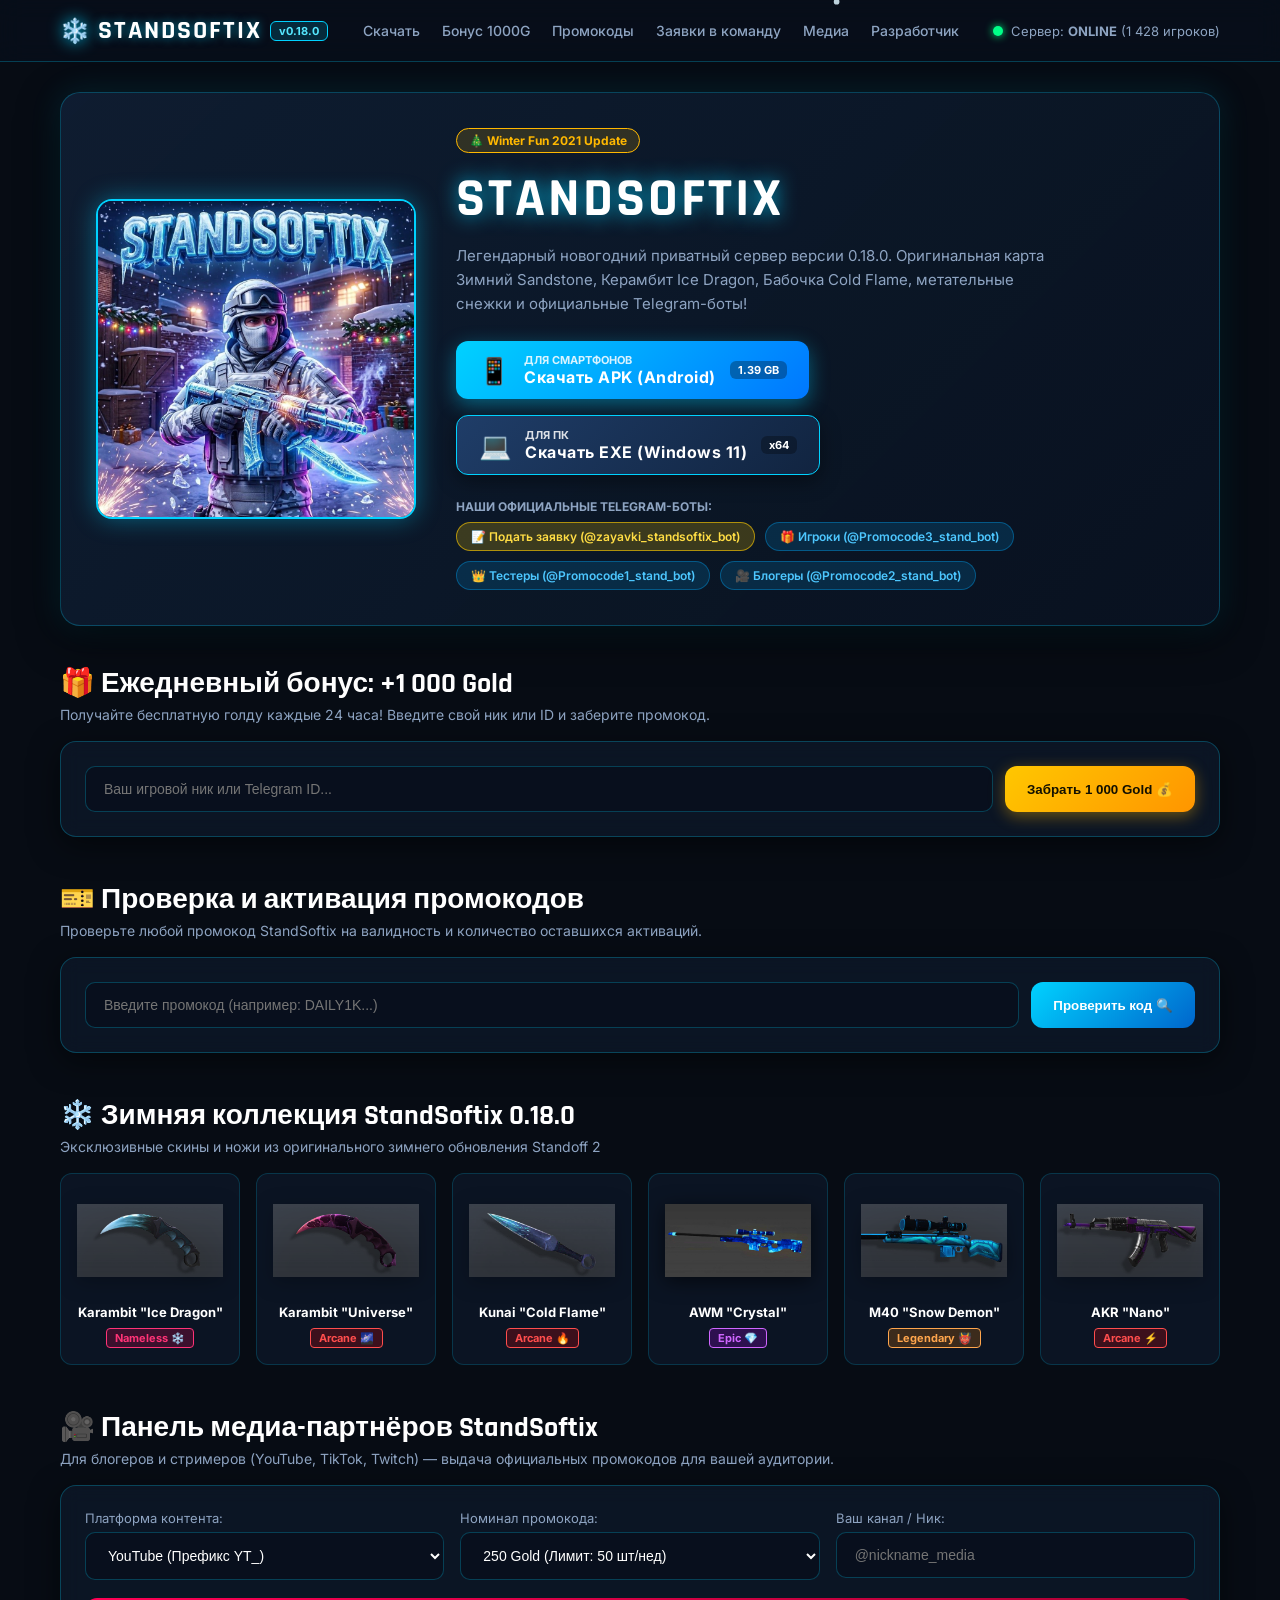
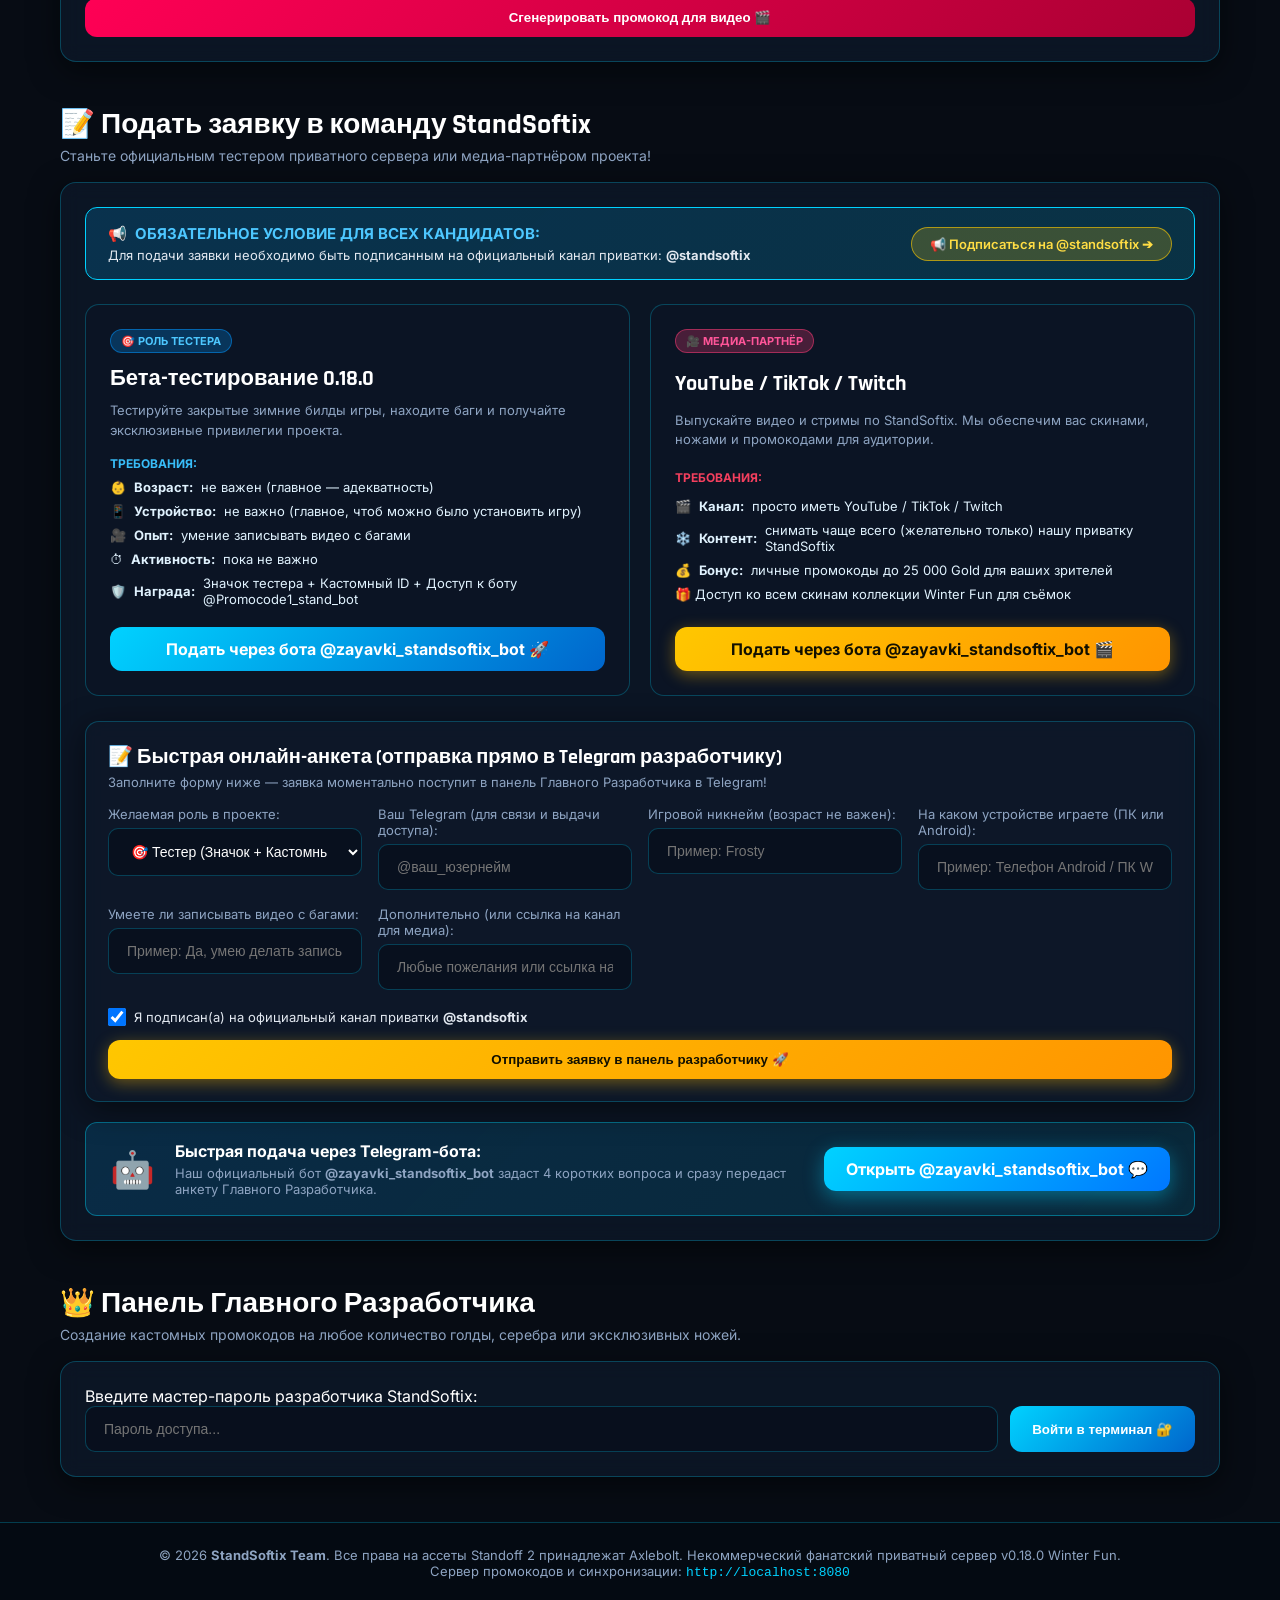
==== commit a5b53808: "Hide dev bot 4, add custom promo gold up to 20k with 15/week limit" ====
--- a/index.html
+++ b/index.html
@@ -43,7 +43,7 @@
                 <div class="hero-info">
                     <div class="badge-winter">🎄 Winter Fun 2021 Update</div>
                     <h1 class="hero-title">STANDSOFTIX</h1>
-                    <p class="hero-subtitle">Легендарный новогодний приватный сервер версии 0.18.0. Оригинальная карта Зимний Sandstone, Керамбит Ice Dragon, Бабочка Cold Flame, метательные снежки и 4 Telegram-бота!</p>
+                    <p class="hero-subtitle">Легендарный новогодний приватный сервер версии 0.18.0. Оригинальная карта Зимний Sandstone, Керамбит Ice Dragon, Бабочка Cold Flame, метательные снежки и официальные Telegram-боты!</p>
                     
                     <div class="download-buttons" id="downloads">
                         <a href="/download/apk" class="btn btn-apk">
@@ -72,7 +72,6 @@
                             <a href="https://t.me/Promocode3_stand_bot" target="_blank" class="tg-tag">🎁 Игроки (@Promocode3_stand_bot)</a>
                             <a href="https://t.me/Promocode1_stand_bot" target="_blank" class="tg-tag">👑 Тестеры (@Promocode1_stand_bot)</a>
                             <a href="https://t.me/Promocode2_stand_bot" target="_blank" class="tg-tag">🎥 Блогеры (@Promocode2_stand_bot)</a>
-                            <a href="https://t.me/Promocode4_stand_bot" target="_blank" class="tg-tag">⚙️ Разработчик (@Promocode4_stand_bot)</a>
                         </div>
                     </div>
                 </div>
@@ -169,13 +168,18 @@
                     </div>
                     <div class="form-group">
                         <label>Номинал промокода:</label>
-                        <select id="partner-gold" class="input-field select-field">
+                        <select id="partner-gold" class="input-field select-field" onchange="toggleCustomGoldField()">
                             <option value="250">250 Gold (Лимит: 50 шт/нед)</option>
                             <option value="500">500 Gold (Лимит: 50 шт/нед)</option>
                             <option value="1000">1 000 Gold (Лимит: 50 шт/нед)</option>
                             <option value="5000">5 000 Gold (Лимит: 10 шт/нед)</option>
-                            <option value="10000">10 000 Gold (Лимит: 10 шт/нед)</option>
+                            <option value="10000">10 000 Gold (Лимит: 15 шт/нед)</option>
+                            <option value="custom">✏️ Своё количество до 20 000 Gold (Лимит: 15 шт/нед)</option>
                         </select>
+                    </div>
+                    <div class="form-group hidden" id="group-custom-gold">
+                        <label>Введите количество Gold (от 1 до 20 000):</label>
+                        <input type="number" id="partner-custom-gold" placeholder="Например: 15000" min="1" max="20000" class="input-field">
                     </div>
                     <div class="form-group">
                         <label>Ваш канал / Ник:</label>
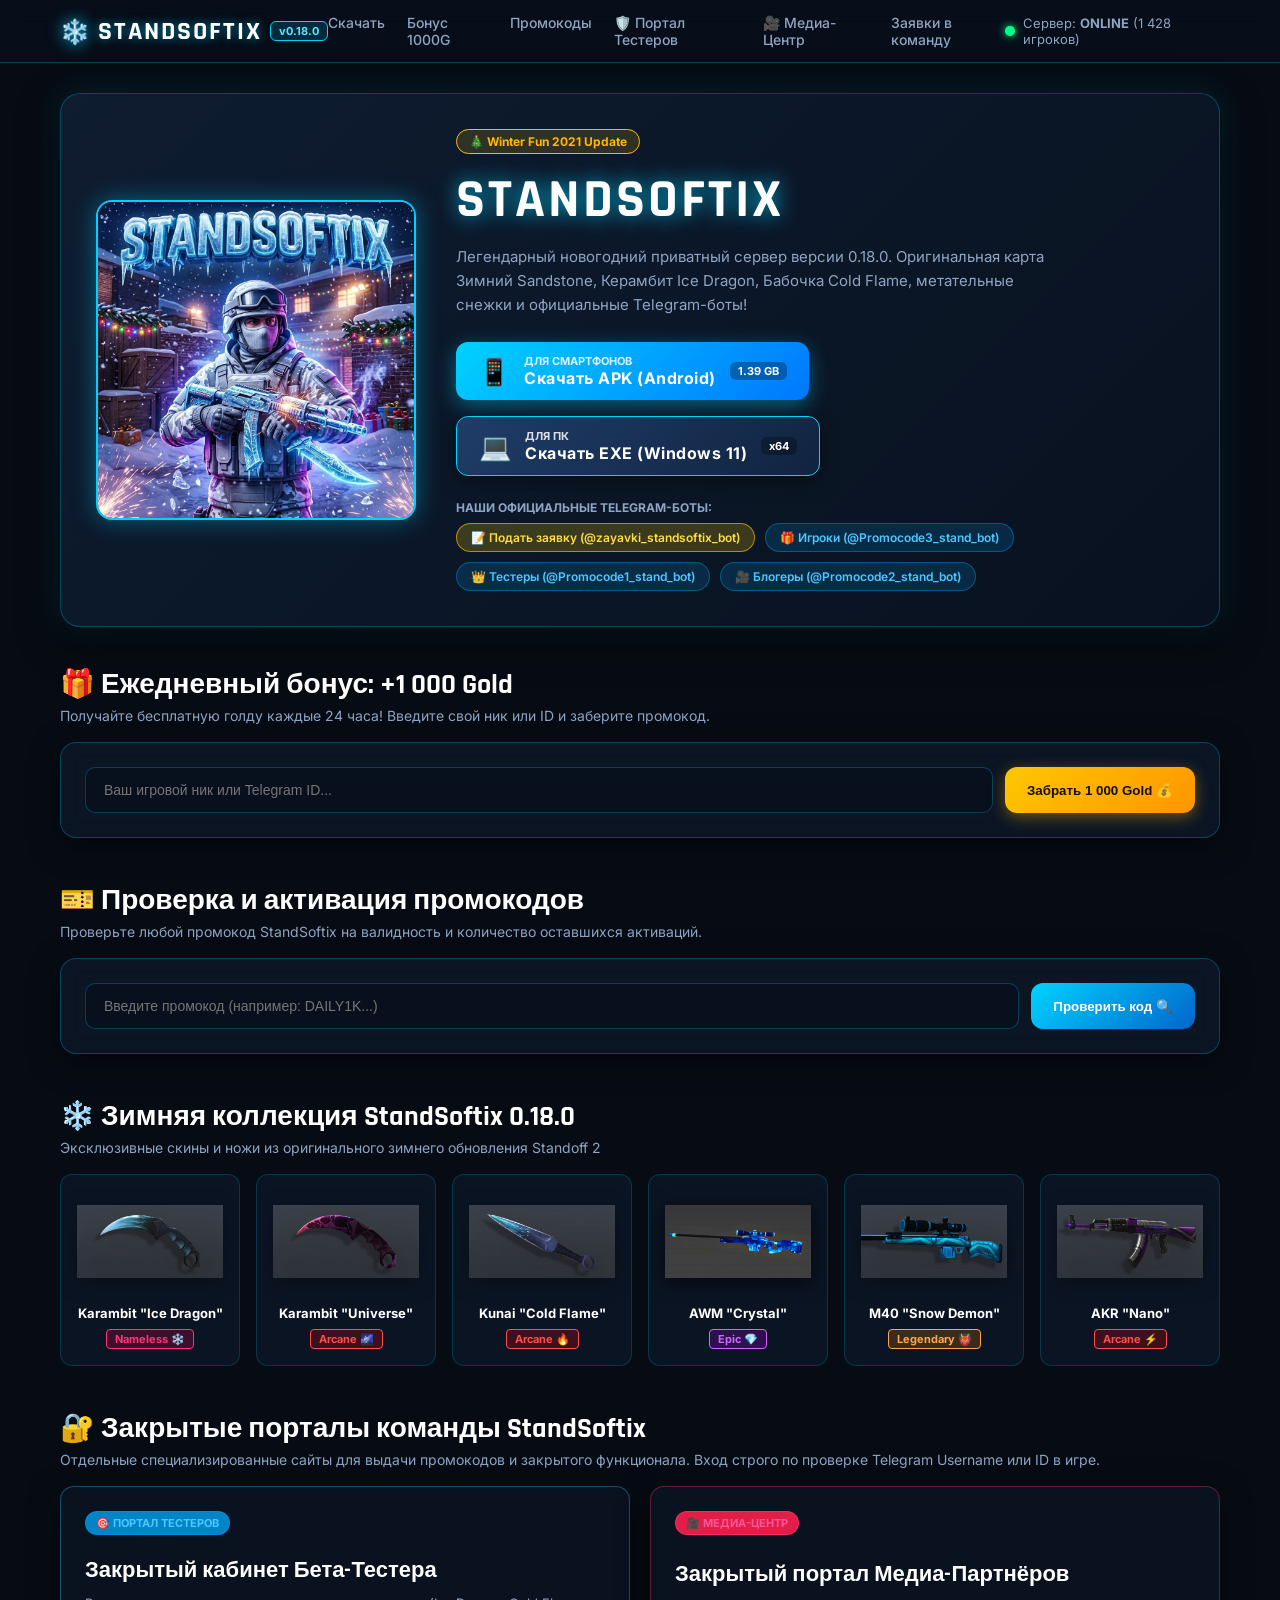
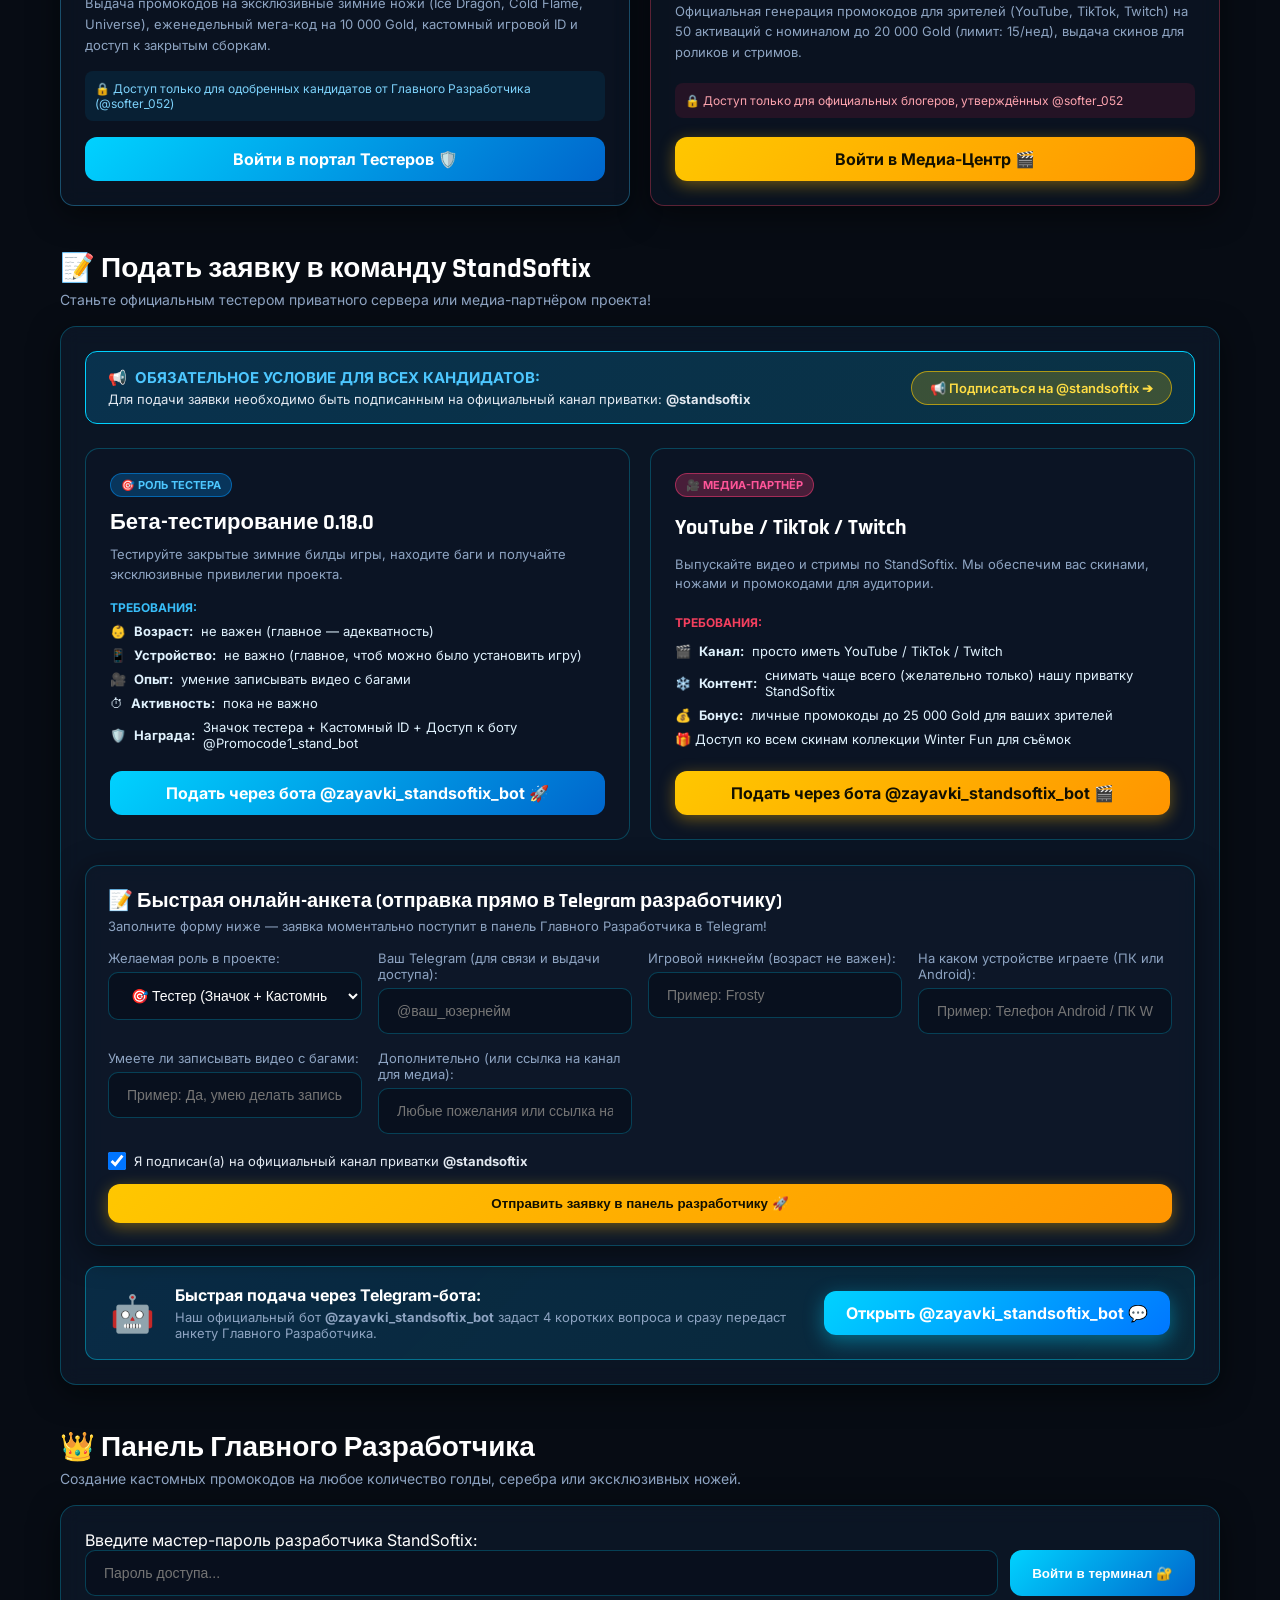
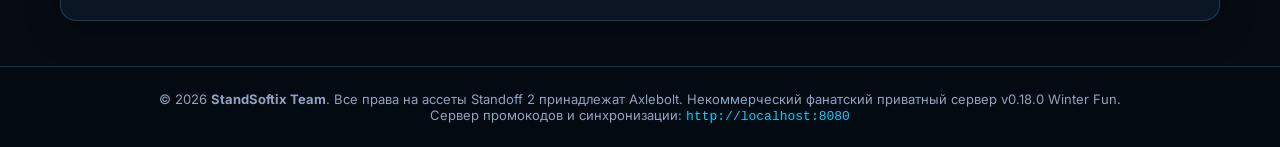
==== commit 5f9c3afd: "Add dedicated portals for testers and media partners with role verification" ====
--- a/index.html
+++ b/index.html
@@ -21,9 +21,9 @@
                 <a href="#downloads">Скачать</a>
                 <a href="#bonus">Бонус 1000G</a>
                 <a href="#promocodes">Промокоды</a>
+                <a href="testers.html">🛡️ Портал Тестеров</a>
+                <a href="media.html">🎥 Медиа-Центр</a>
                 <a href="#apply">Заявки в команду</a>
-                <a href="#partners">Медиа</a>
-                <a href="#dev">Разработчик</a>
             </nav>
             <div class="server-status">
                 <span class="status-dot"></span>
@@ -150,44 +150,40 @@
             </div>
         </section>
 
-        <!-- Партнёрская панель -->
-        <section class="section-box" id="partners">
-            <div class="section-header">
-                <h2>🎥 Панель медиа-партнёров StandSoftix</h2>
-                <p>Для блогеров и стримеров (YouTube, TikTok, Twitch) — выдача официальных промокодов для вашей аудитории.</p>
-            </div>
-            <div class="partner-panel glass-panel">
-                <div class="form-grid">
-                    <div class="form-group">
-                        <label>Платформа контента:</label>
-                        <select id="partner-platform" class="input-field select-field">
-                            <option value="YT">YouTube (Префикс YT_)</option>
-                            <option value="TT">TikTok (Префикс TT_)</option>
-                            <option value="TW">Twitch (Префикс TW_)</option>
-                        </select>
-                    </div>
-                    <div class="form-group">
-                        <label>Номинал промокода:</label>
-                        <select id="partner-gold" class="input-field select-field" onchange="toggleCustomGoldField()">
-                            <option value="250">250 Gold (Лимит: 50 шт/нед)</option>
-                            <option value="500">500 Gold (Лимит: 50 шт/нед)</option>
-                            <option value="1000">1 000 Gold (Лимит: 50 шт/нед)</option>
-                            <option value="5000">5 000 Gold (Лимит: 10 шт/нед)</option>
-                            <option value="10000">10 000 Gold (Лимит: 15 шт/нед)</option>
-                            <option value="custom">✏️ Своё количество до 20 000 Gold (Лимит: 15 шт/нед)</option>
-                        </select>
-                    </div>
-                    <div class="form-group hidden" id="group-custom-gold">
-                        <label>Введите количество Gold (от 1 до 20 000):</label>
-                        <input type="number" id="partner-custom-gold" placeholder="Например: 15000" min="1" max="20000" class="input-field">
-                    </div>
-                    <div class="form-group">
-                        <label>Ваш канал / Ник:</label>
-                        <input type="text" id="partner-name" placeholder="@nickname_media" class="input-field">
-                    </div>
-                </div>
-                <button class="btn btn-partner" onclick="generatePartnerPromo()">Сгенерировать промокод для видео 🎬</button>
-                <div id="partner-result" class="result-box hidden"></div>
+        <!-- Закрытые порталы: Тестеры и Медиа -->
+        <section class="section-box" id="portals">
+            <div class="section-header">
+                <h2>🔐 Закрытые порталы команды StandSoftix</h2>
+                <p>Отдельные специализированные сайты для выдачи промокодов и закрытого функционала. Вход строго по проверке Telegram Username или ID в игре.</p>
+            </div>
+            <div class="apply-cards">
+                <div class="apply-card glass-panel" style="border: 1px solid rgba(56, 189, 248, 0.35); text-align: left;">
+                    <div class="apply-badge" style="background:#0284c7;">🎯 Портал Тестеров</div>
+                    <h3 style="margin-top:10px; font-size:22px; color:#fff;">Закрытый кабинет Бета-Тестера</h3>
+                    <p style="font-size:13px; color:var(--text-muted); line-height:1.6;">
+                        Выдача промокодов на эксклюзивные зимние ножи (Ice Dragon, Cold Flame, Universe), еженедельный мега-код на 10 000 Gold, кастомный игровой ID и доступ к закрытым сборкам.
+                    </p>
+                    <div style="background:rgba(2,132,199,0.12); border-radius:8px; padding:10px; font-size:12px; color:#7dd3fc; margin-bottom:16px;">
+                        🔒 Доступ только для одобренных кандидатов от Главного Разработчика (@softer_052)
+                    </div>
+                    <a href="testers.html" class="btn btn-blue" style="width:100%; justify-content:center;">
+                        <span>Войти в портал Тестеров 🛡️</span>
+                    </a>
+                </div>
+
+                <div class="apply-card glass-panel" style="border: 1px solid rgba(244, 63, 94, 0.35); text-align: left;">
+                    <div class="apply-badge apply-badge-media" style="background:#e11d48;">🎥 Медиа-Центр</div>
+                    <h3 style="margin-top:10px; font-size:22px; color:#fff;">Закрытый портал Медиа-Партнёров</h3>
+                    <p style="font-size:13px; color:var(--text-muted); line-height:1.6;">
+                        Официальная генерация промокодов для зрителей (YouTube, TikTok, Twitch) на 50 активаций с номиналом до 20 000 Gold (лимит: 15/нед), выдача скинов для роликов и стримов.
+                    </p>
+                    <div style="background:rgba(225,29,72,0.12); border-radius:8px; padding:10px; font-size:12px; color:#fda4af; margin-bottom:16px;">
+                        🔒 Доступ только для официальных блогеров, утверждённых @softer_052
+                    </div>
+                    <a href="media.html" class="btn btn-gold" style="width:100%; justify-content:center;">
+                        <span>Войти в Медиа-Центр 🎬</span>
+                    </a>
+                </div>
             </div>
         </section>
 
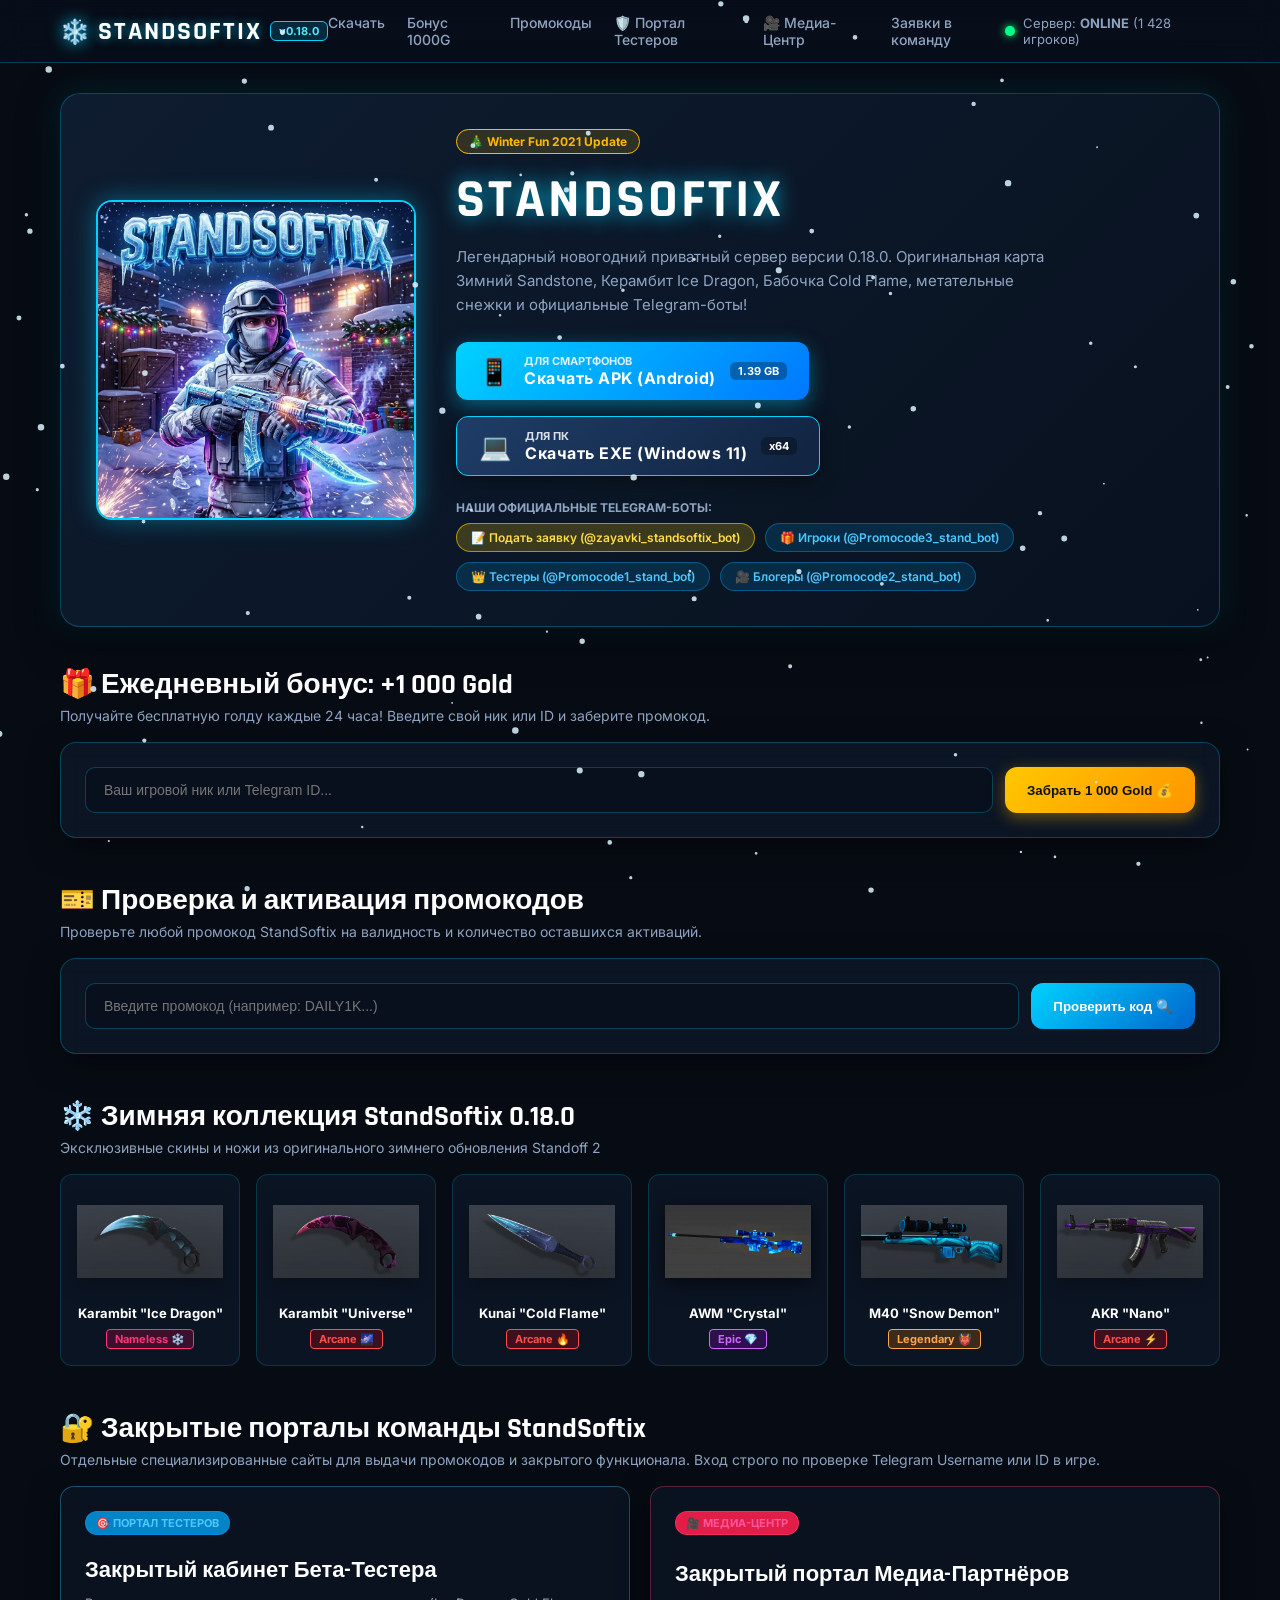
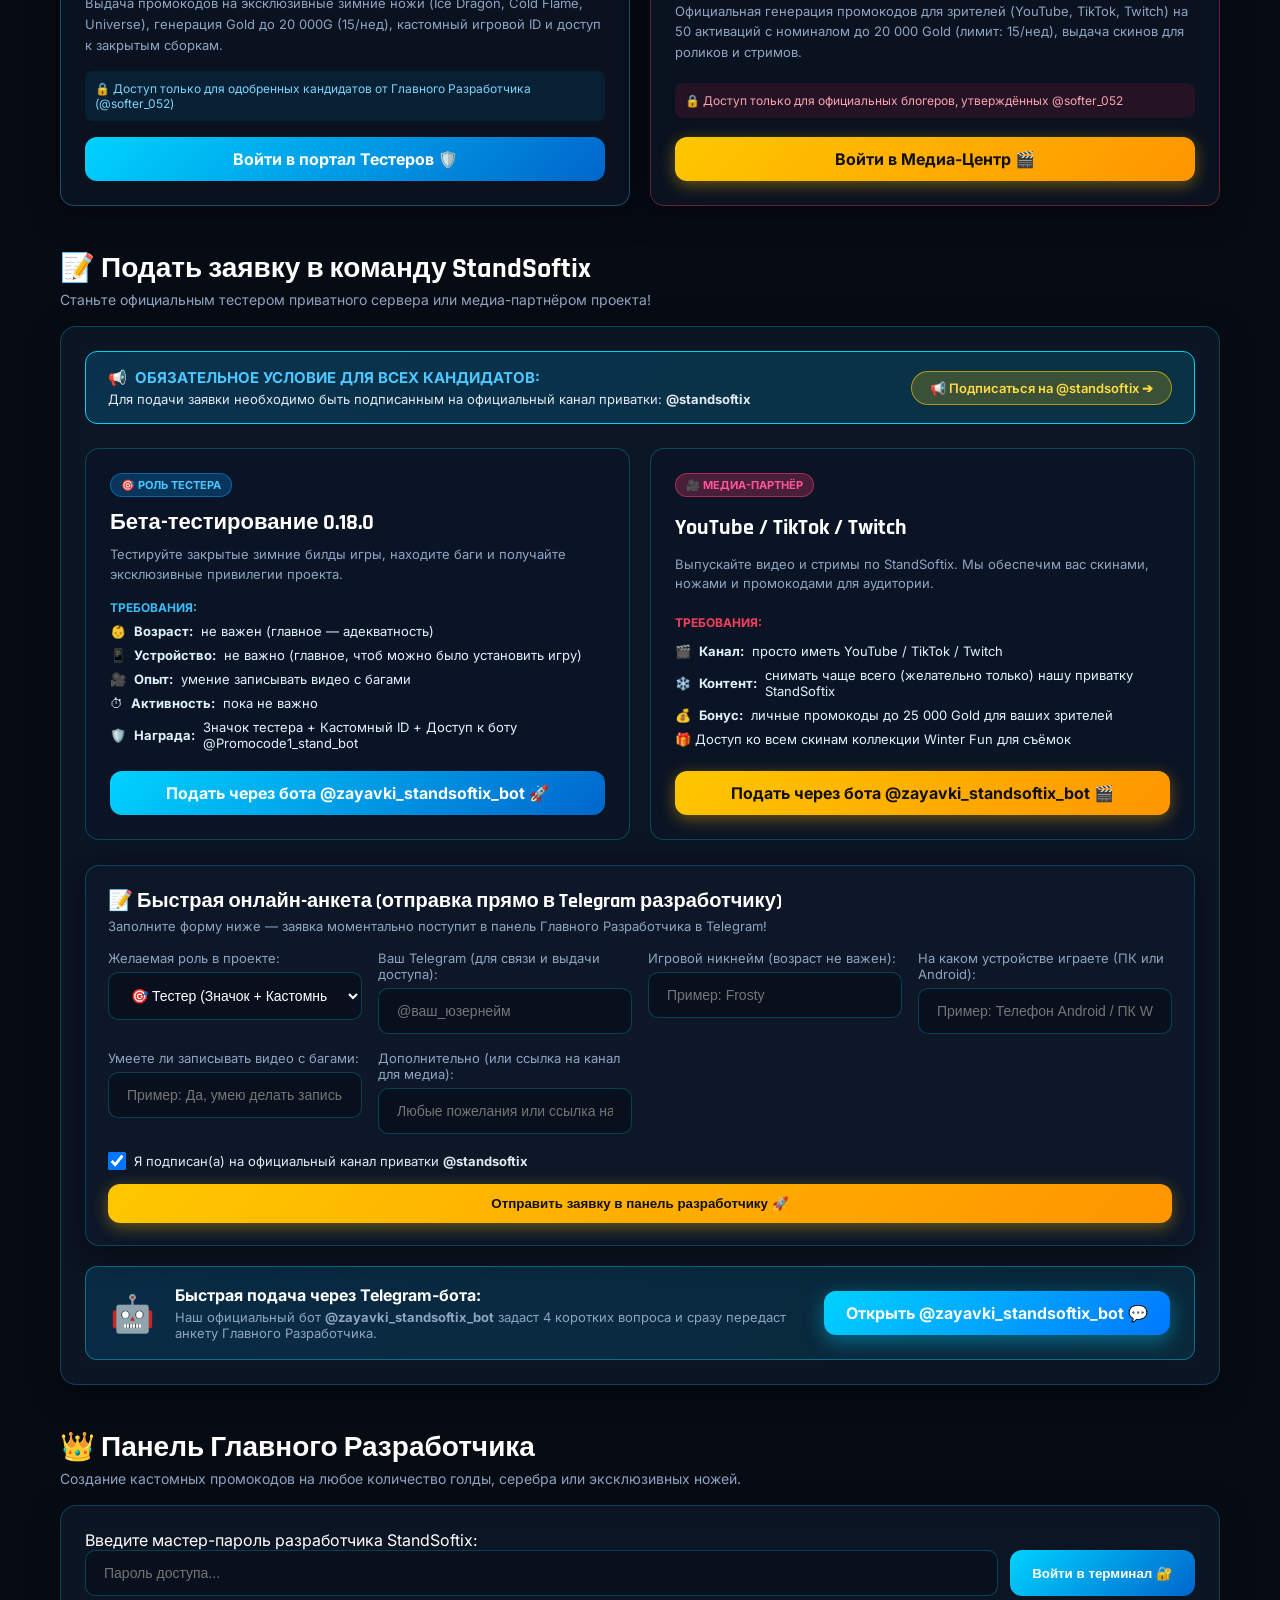
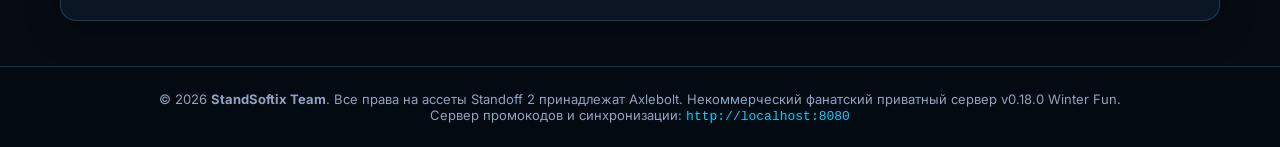
==== commit 17c19066: "Remove standalone weekly 10k mega-code for testers" ====
--- a/index.html
+++ b/index.html
@@ -161,7 +161,7 @@
                     <div class="apply-badge" style="background:#0284c7;">🎯 Портал Тестеров</div>
                     <h3 style="margin-top:10px; font-size:22px; color:#fff;">Закрытый кабинет Бета-Тестера</h3>
                     <p style="font-size:13px; color:var(--text-muted); line-height:1.6;">
-                        Выдача промокодов на эксклюзивные зимние ножи (Ice Dragon, Cold Flame, Universe), еженедельный мега-код на 10 000 Gold, кастомный игровой ID и доступ к закрытым сборкам.
+                        Выдача промокодов на эксклюзивные зимние ножи (Ice Dragon, Cold Flame, Universe), генерация Gold до 20 000G (15/нед), кастомный игровой ID и доступ к закрытым сборкам.
                     </p>
                     <div style="background:rgba(2,132,199,0.12); border-radius:8px; padding:10px; font-size:12px; color:#7dd3fc; margin-bottom:16px;">
                         🔒 Доступ только для одобренных кандидатов от Главного Разработчика (@softer_052)
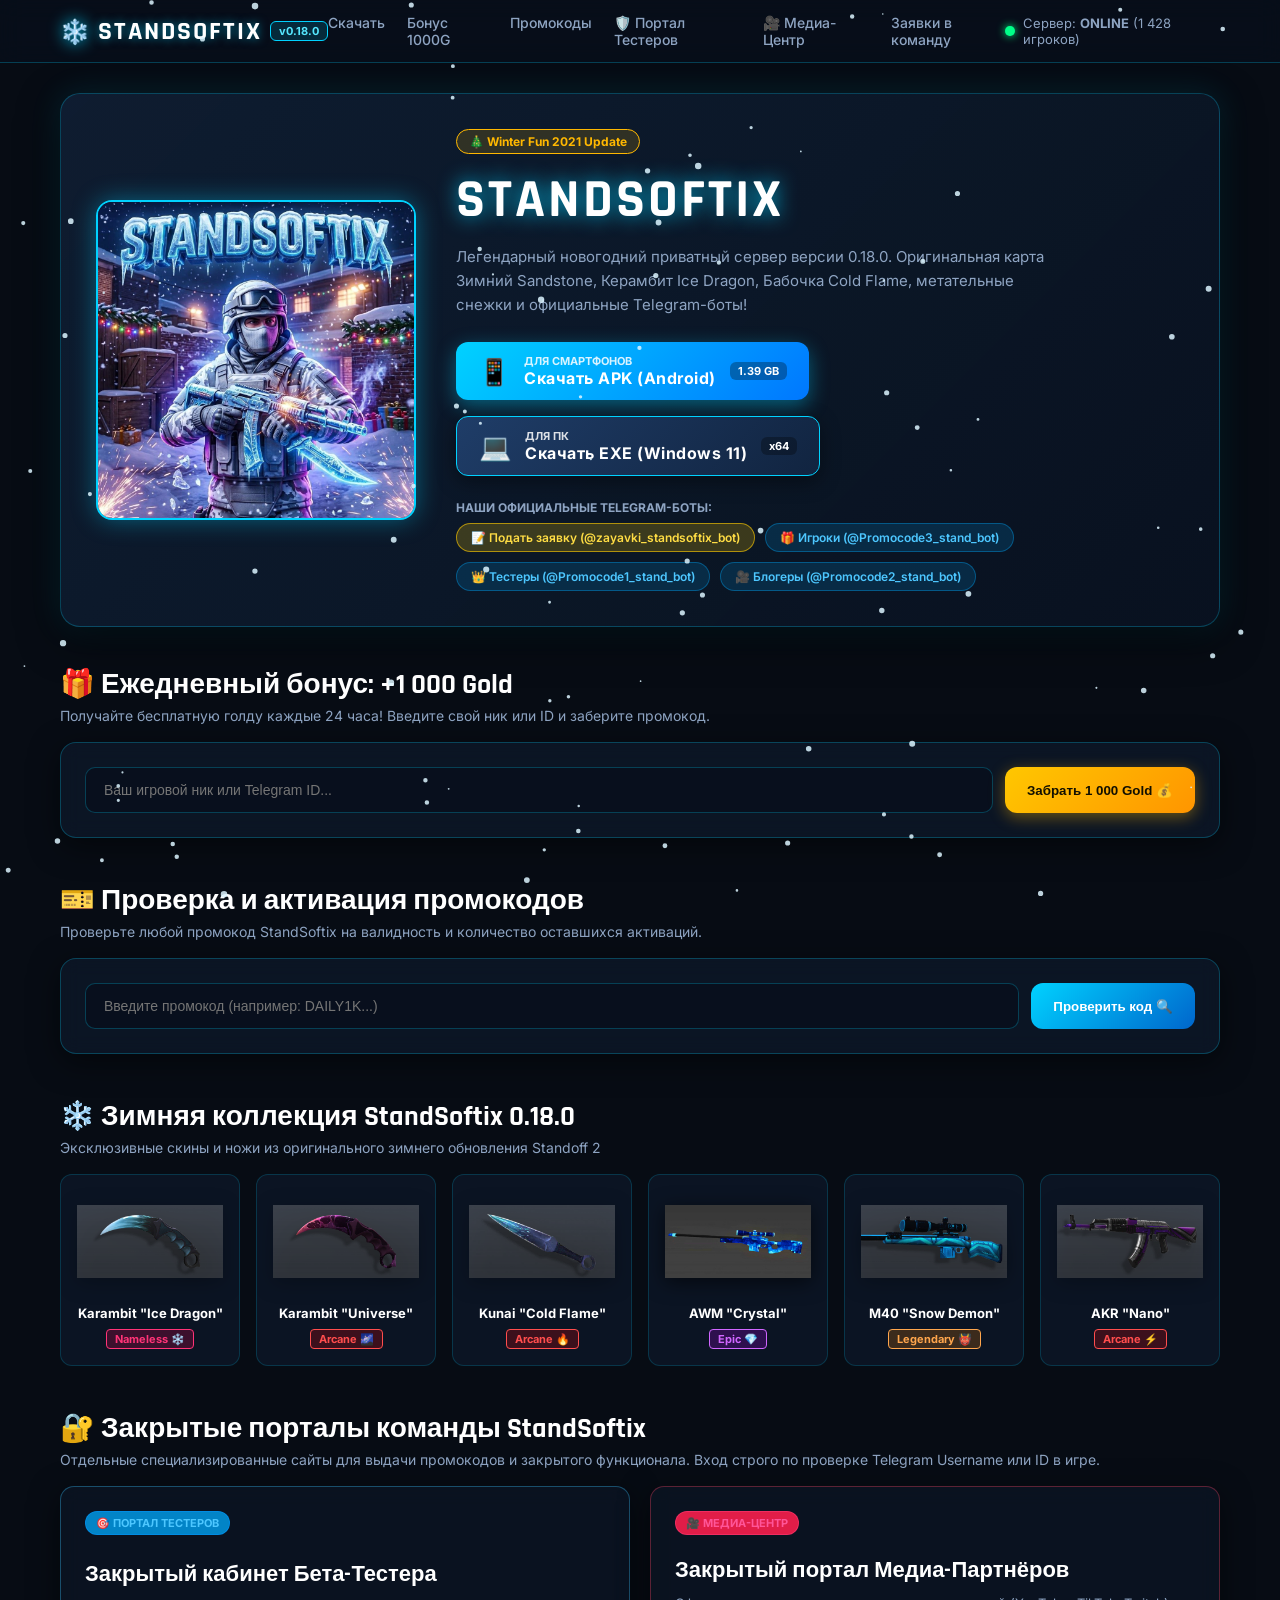
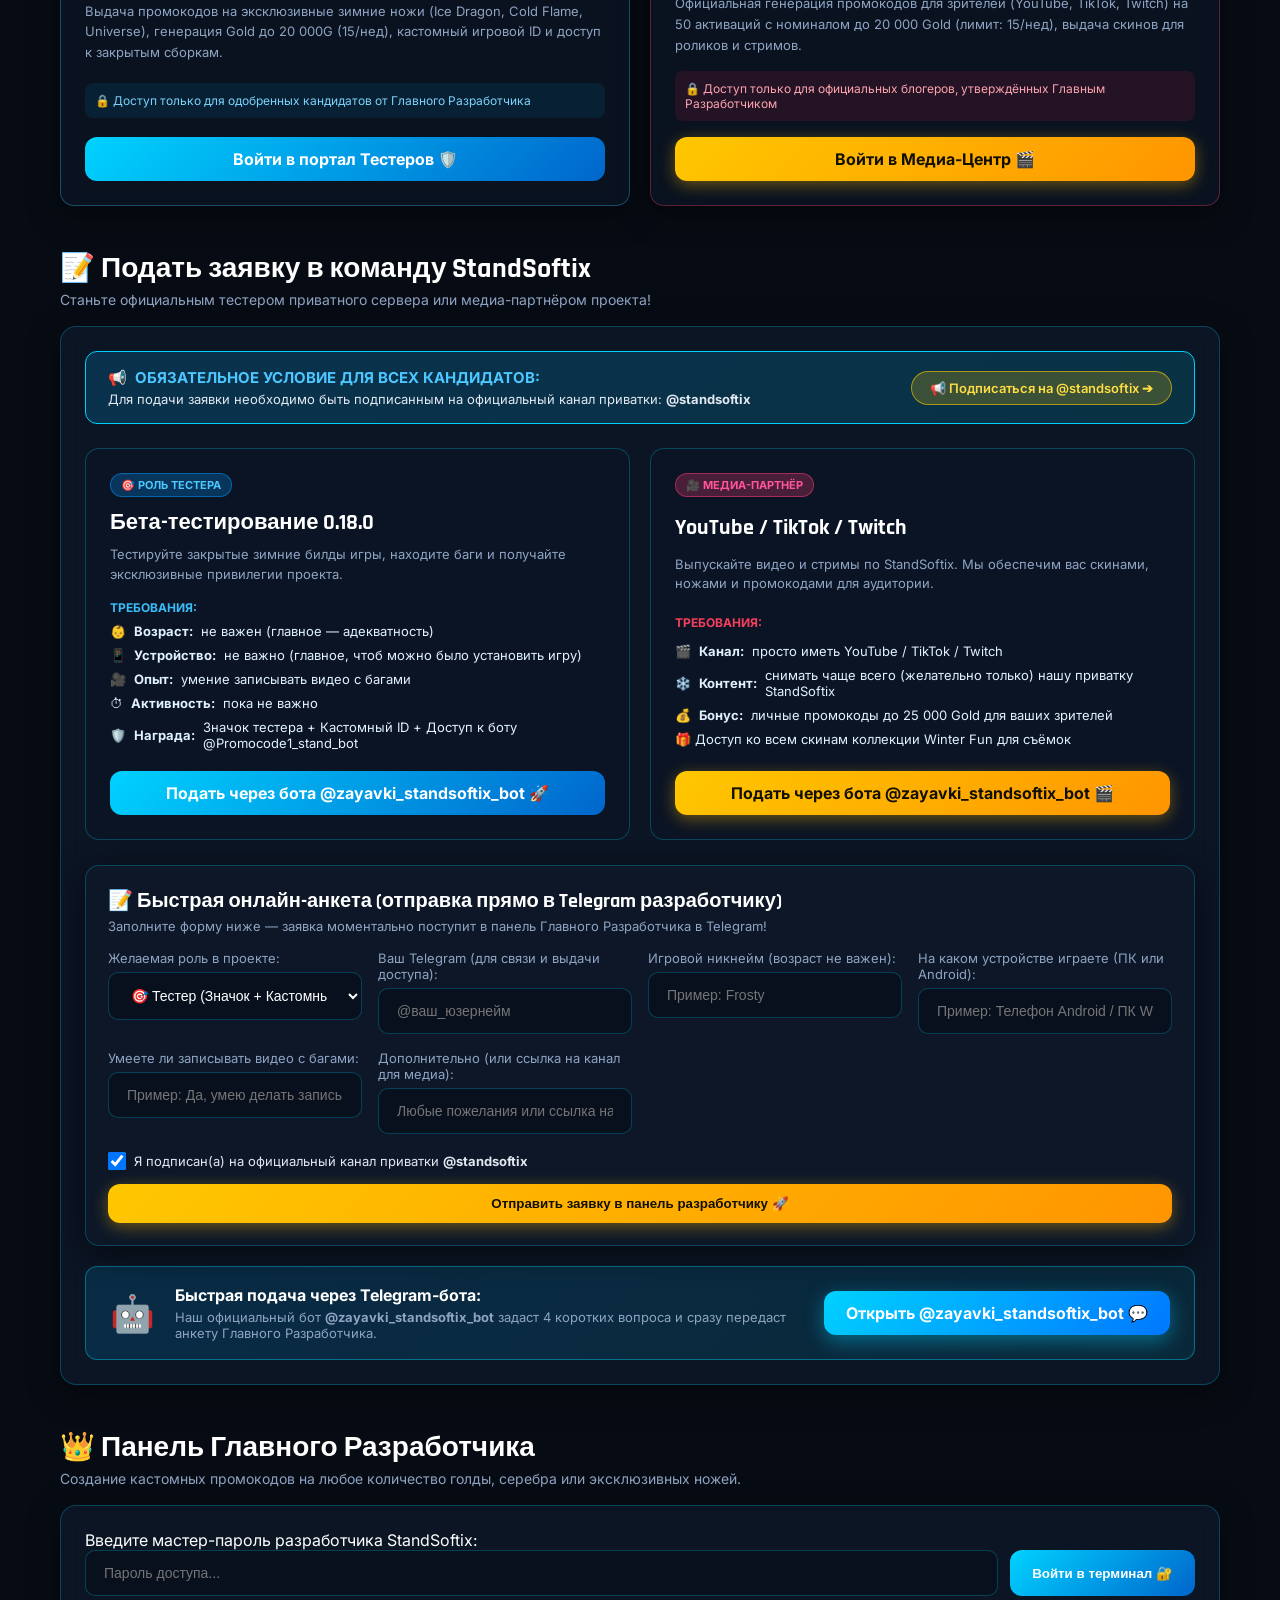
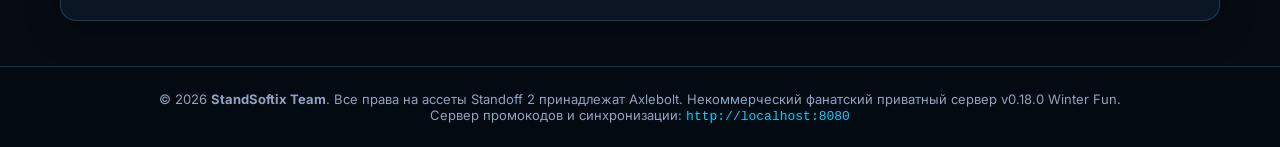
==== commit 7be76bf1: "Anonymize developer username across all portals" ====
--- a/index.html
+++ b/index.html
@@ -164,7 +164,7 @@
                         Выдача промокодов на эксклюзивные зимние ножи (Ice Dragon, Cold Flame, Universe), генерация Gold до 20 000G (15/нед), кастомный игровой ID и доступ к закрытым сборкам.
                     </p>
                     <div style="background:rgba(2,132,199,0.12); border-radius:8px; padding:10px; font-size:12px; color:#7dd3fc; margin-bottom:16px;">
-                        🔒 Доступ только для одобренных кандидатов от Главного Разработчика (@softer_052)
+                        🔒 Доступ только для одобренных кандидатов от Главного Разработчика
                     </div>
                     <a href="testers.html" class="btn btn-blue" style="width:100%; justify-content:center;">
                         <span>Войти в портал Тестеров 🛡️</span>
@@ -178,7 +178,7 @@
                         Официальная генерация промокодов для зрителей (YouTube, TikTok, Twitch) на 50 активаций с номиналом до 20 000 Gold (лимит: 15/нед), выдача скинов для роликов и стримов.
                     </p>
                     <div style="background:rgba(225,29,72,0.12); border-radius:8px; padding:10px; font-size:12px; color:#fda4af; margin-bottom:16px;">
-                        🔒 Доступ только для официальных блогеров, утверждённых @softer_052
+                        🔒 Доступ только для официальных блогеров, утверждённых Главным Разработчиком
                     </div>
                     <a href="media.html" class="btn btn-gold" style="width:100%; justify-content:center;">
                         <span>Войти в Медиа-Центр 🎬</span>
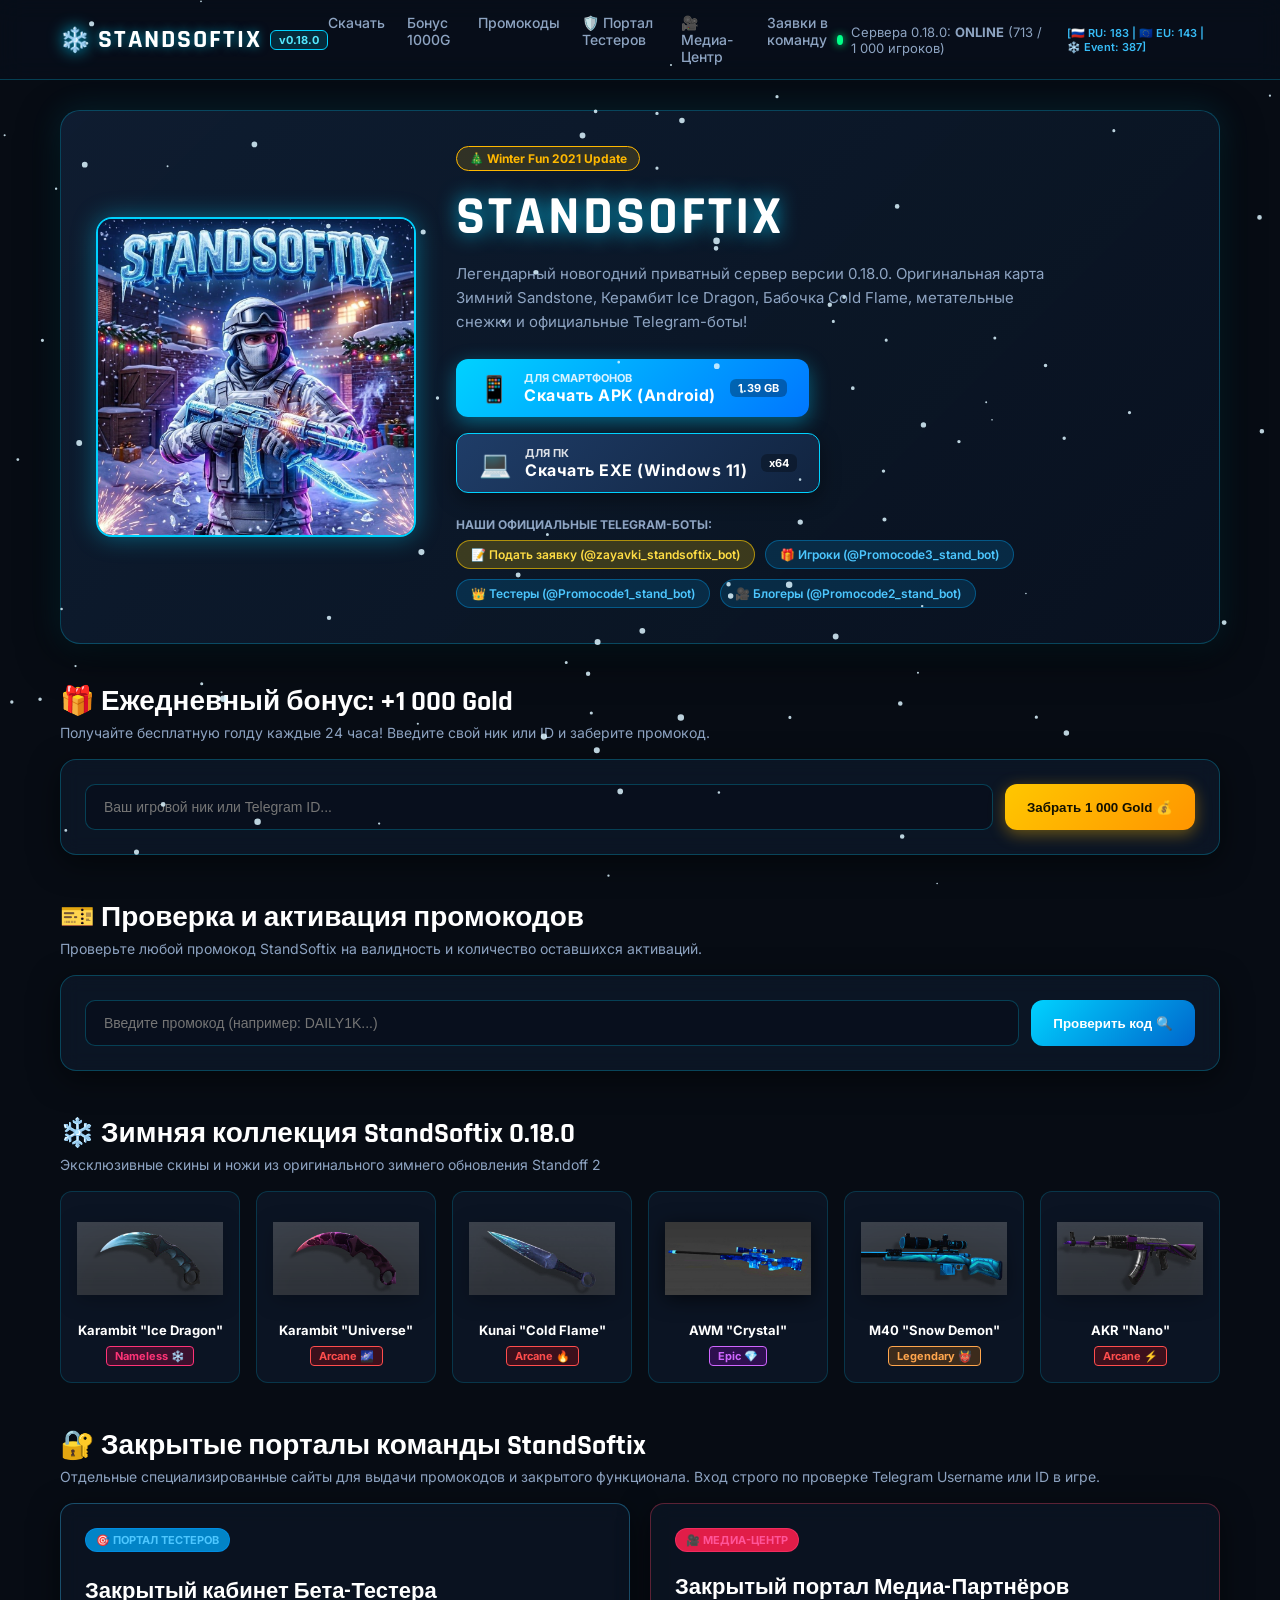
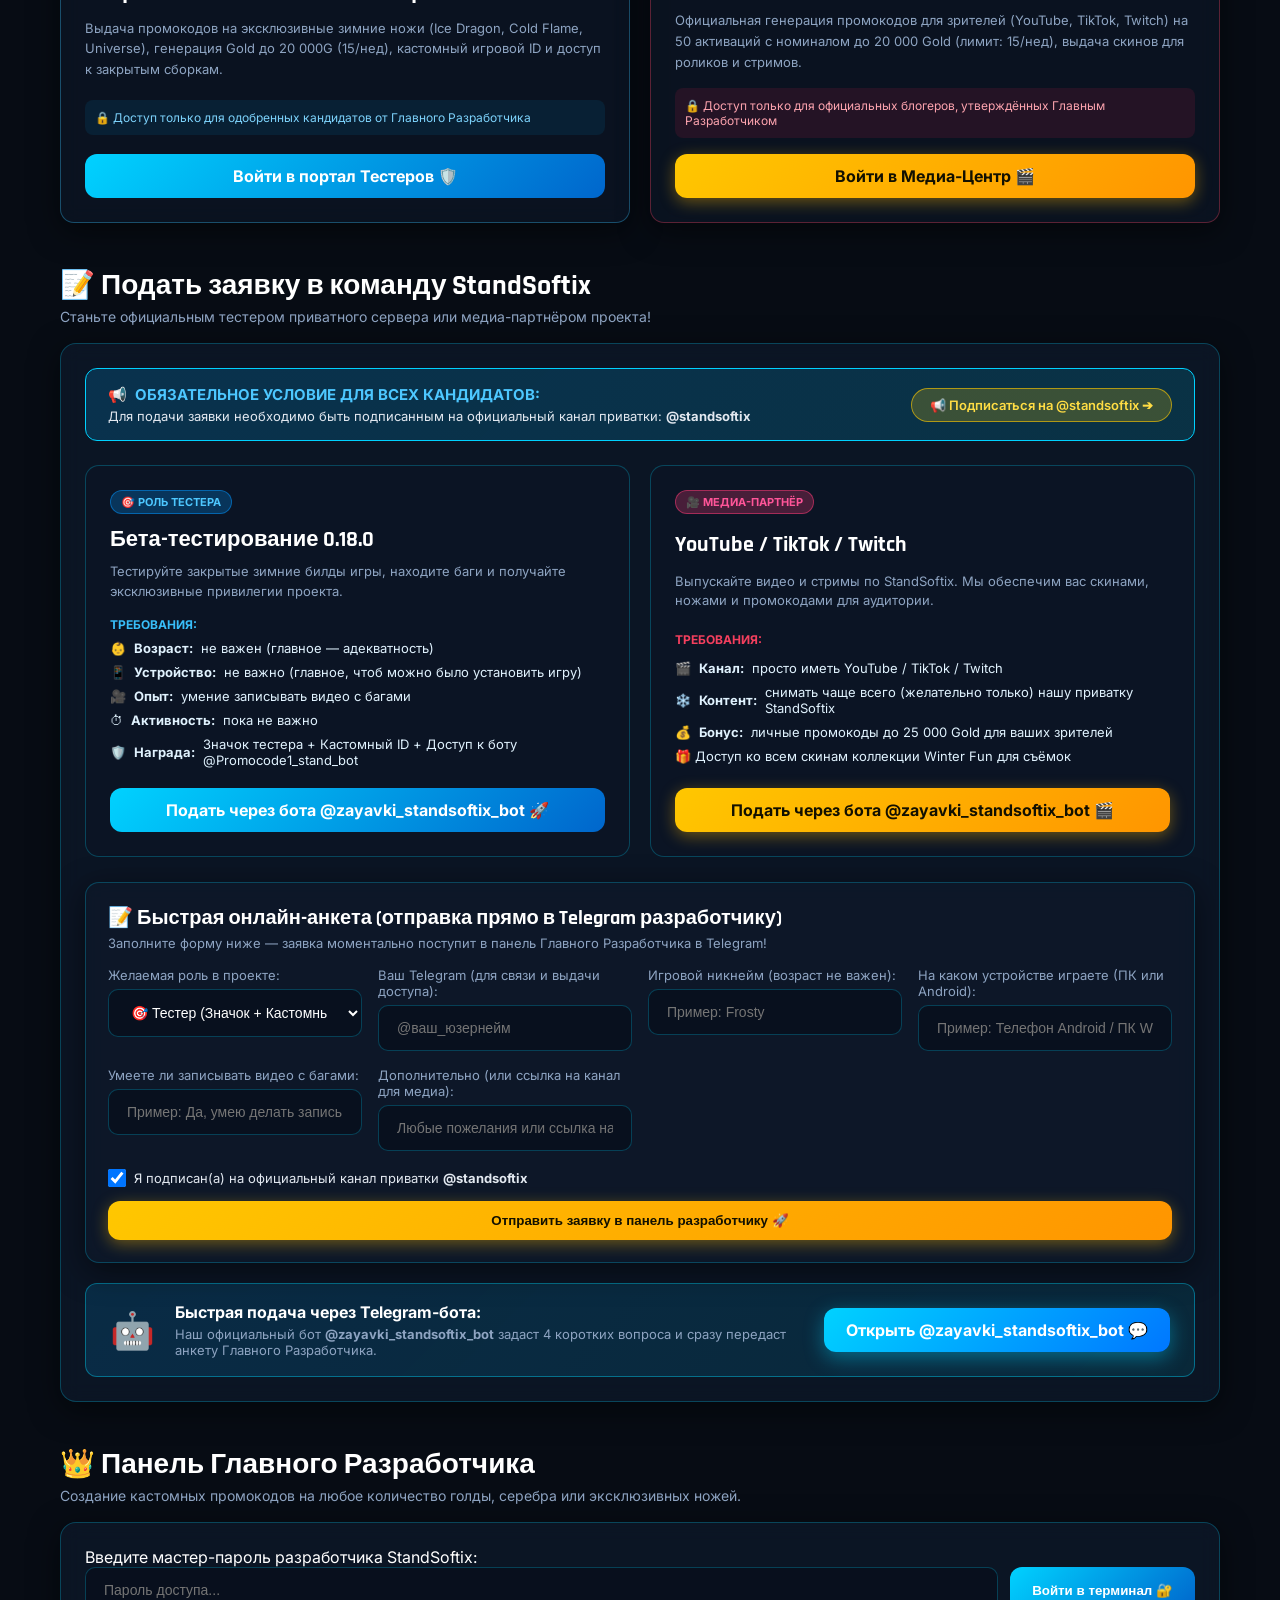
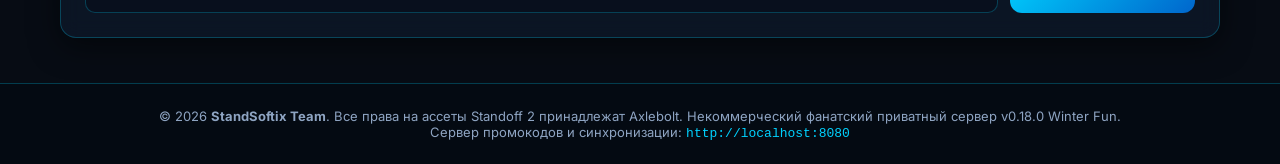
==== commit 71ab82ab: "Update server online monitor and developer key authorization" ====
--- a/index.html
+++ b/index.html
@@ -25,9 +25,10 @@
                 <a href="media.html">🎥 Медиа-Центр</a>
                 <a href="#apply">Заявки в команду</a>
             </nav>
-            <div class="server-status">
+            <div class="server-status" title="Реальный онлайн серверов StandSoftix 0.18.0">
                 <span class="status-dot"></span>
-                <span>Сервер: <b>ONLINE</b> (<span id="online-count">1 428</span> игроков)</span>
+                <span>Сервера 0.18.0: <b>ONLINE</b> (<span id="online-count">716 / 1 000</span> игроков)</span>
+                <span id="servers-breakdown" style="font-size:11px; color:#38bdf8; margin-left:6px; font-weight:600;"></span>
             </div>
         </div>
     </header>
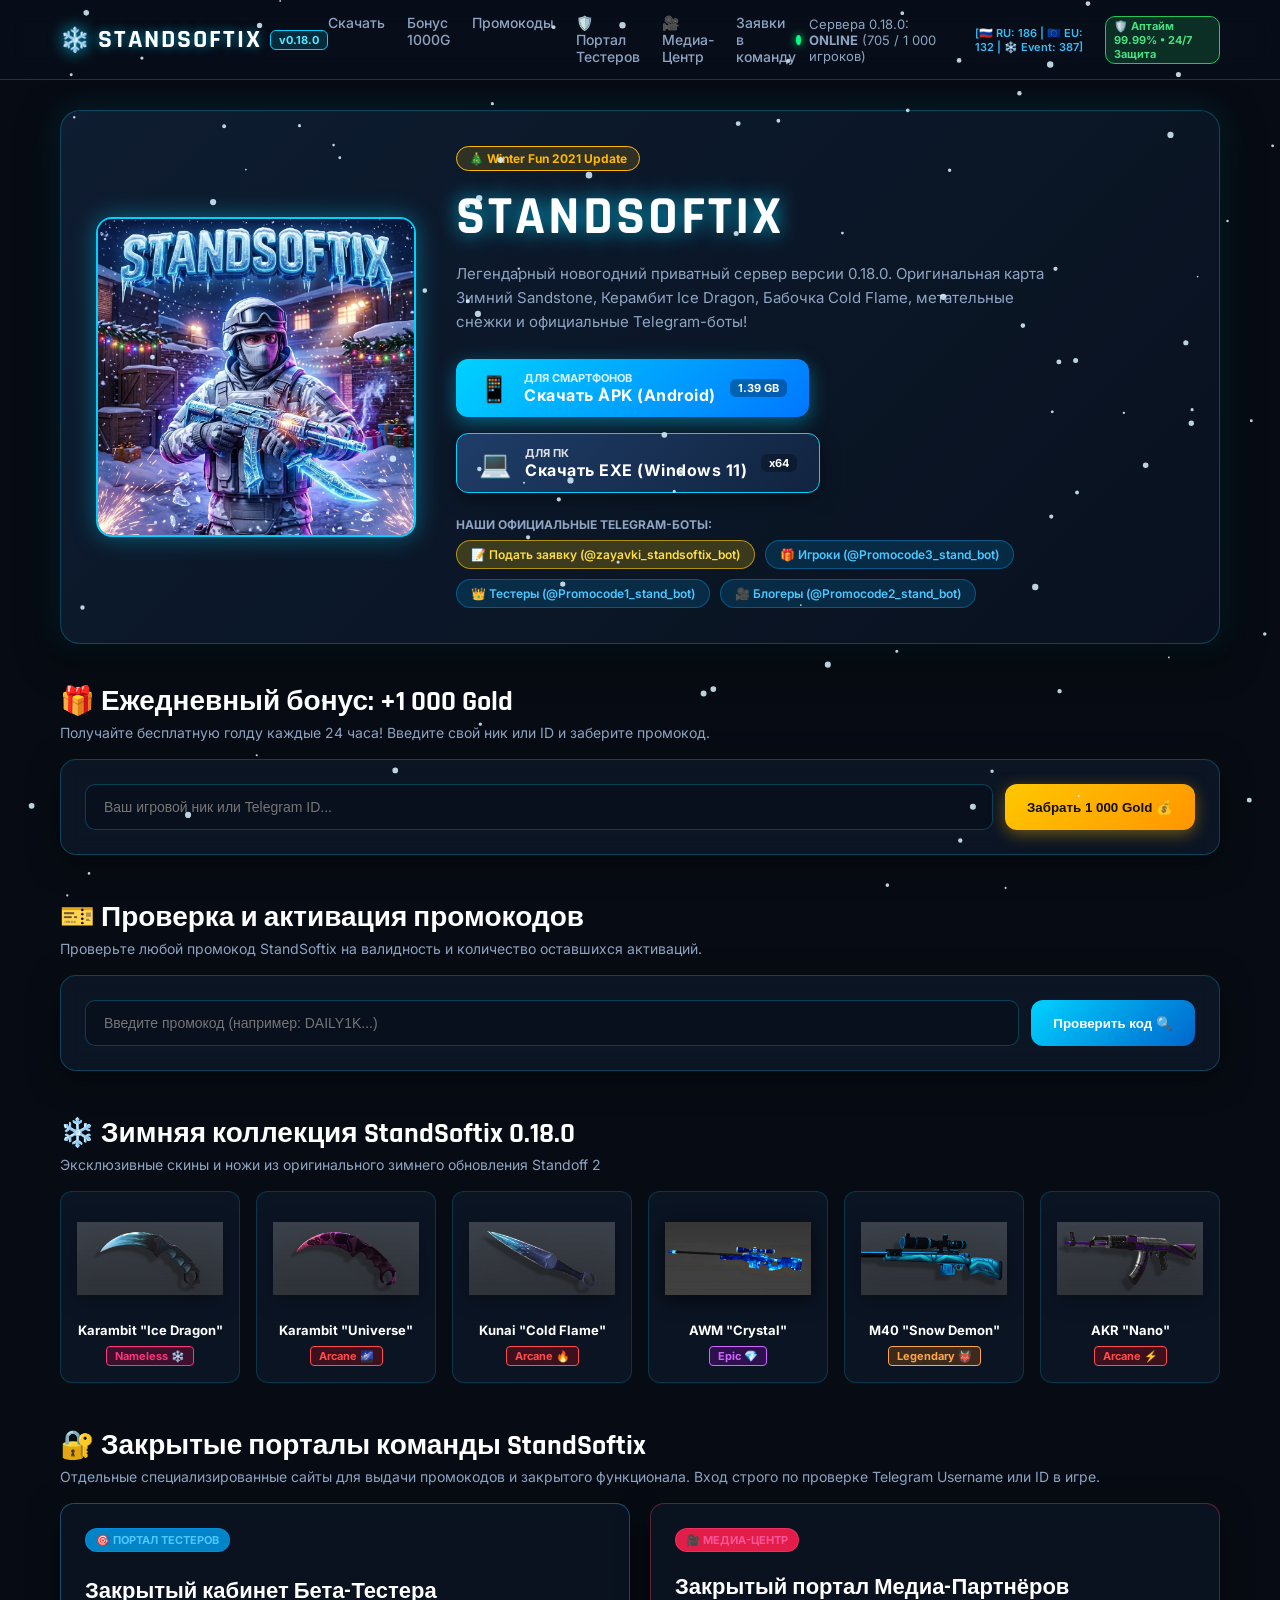
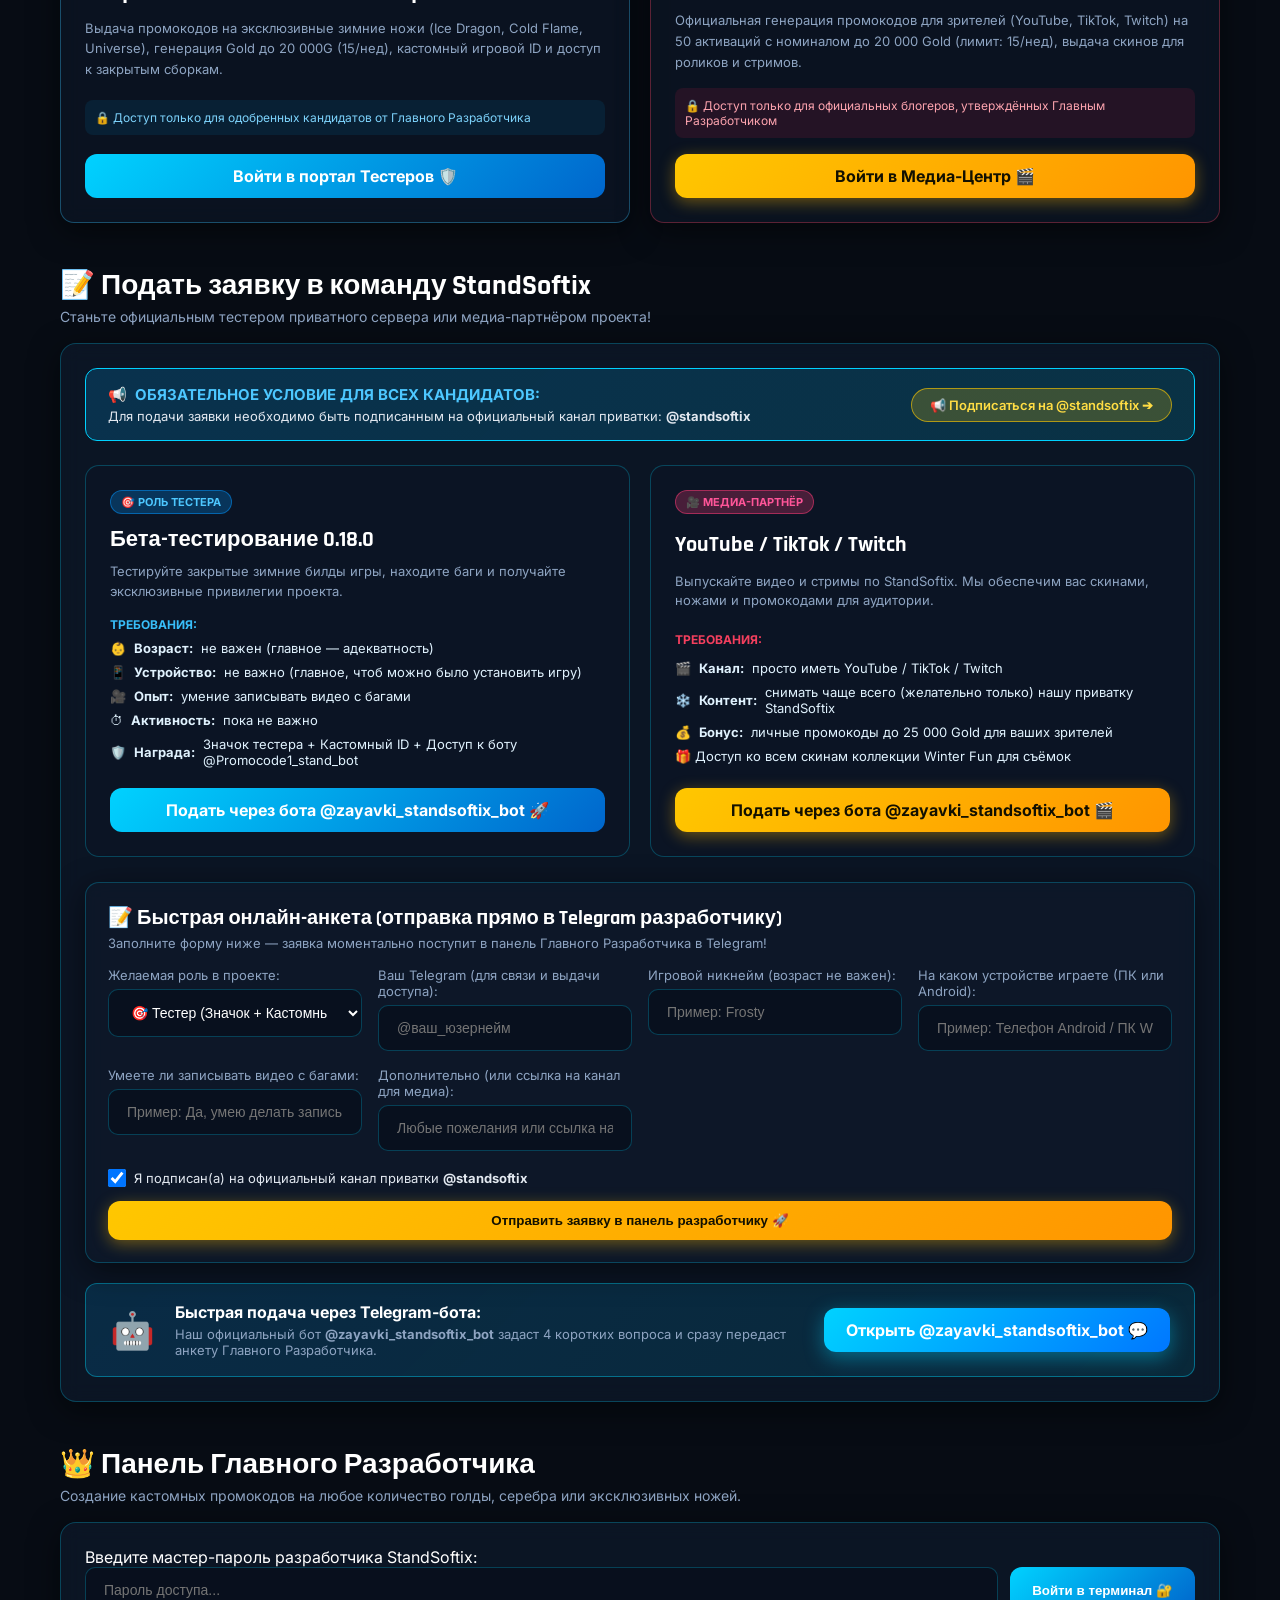
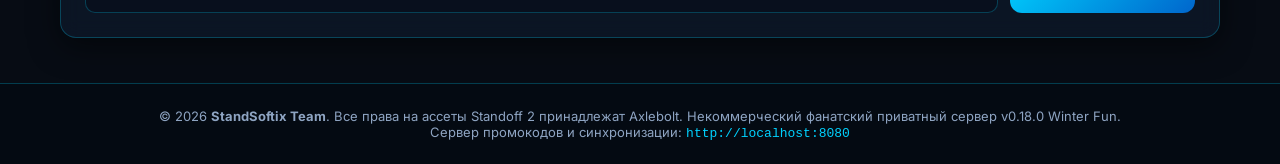
==== commit 7ca980b3: "Add High-Availability Tier-3 Uptime & Zero-Downtime dashboard to developer portal and main site" ====
--- a/index.html
+++ b/index.html
@@ -29,6 +29,7 @@
                 <span class="status-dot"></span>
                 <span>Сервера 0.18.0: <b>ONLINE</b> (<span id="online-count">716 / 1 000</span> игроков)</span>
                 <span id="servers-breakdown" style="font-size:11px; color:#38bdf8; margin-left:6px; font-weight:600;"></span>
+                <span style="font-size:11px; background:rgba(34,197,94,0.18); border:1px solid #22c55e; color:#4ade80; padding:2px 8px; border-radius:10px; margin-left:8px; font-weight:700;">🛡️ Аптайм 99.99% • 24/7 Защита</span>
             </div>
         </div>
     </header>
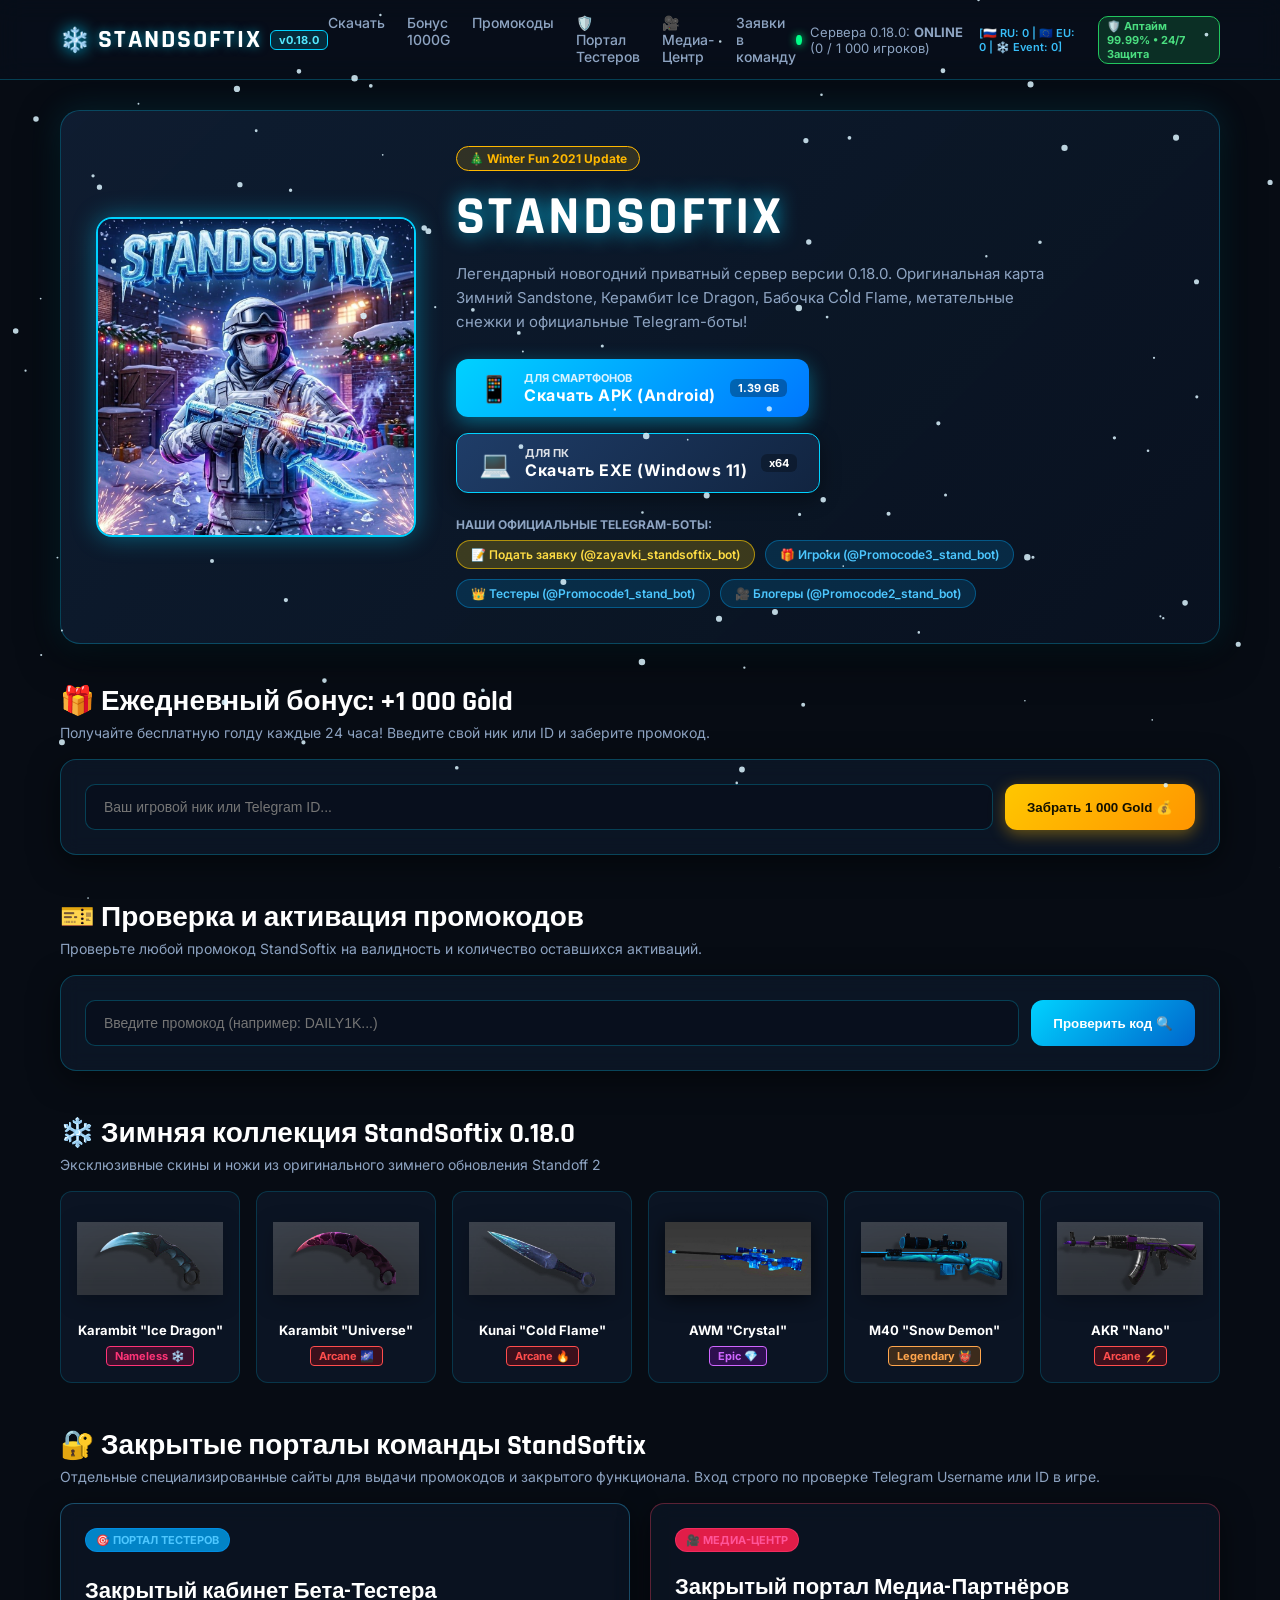
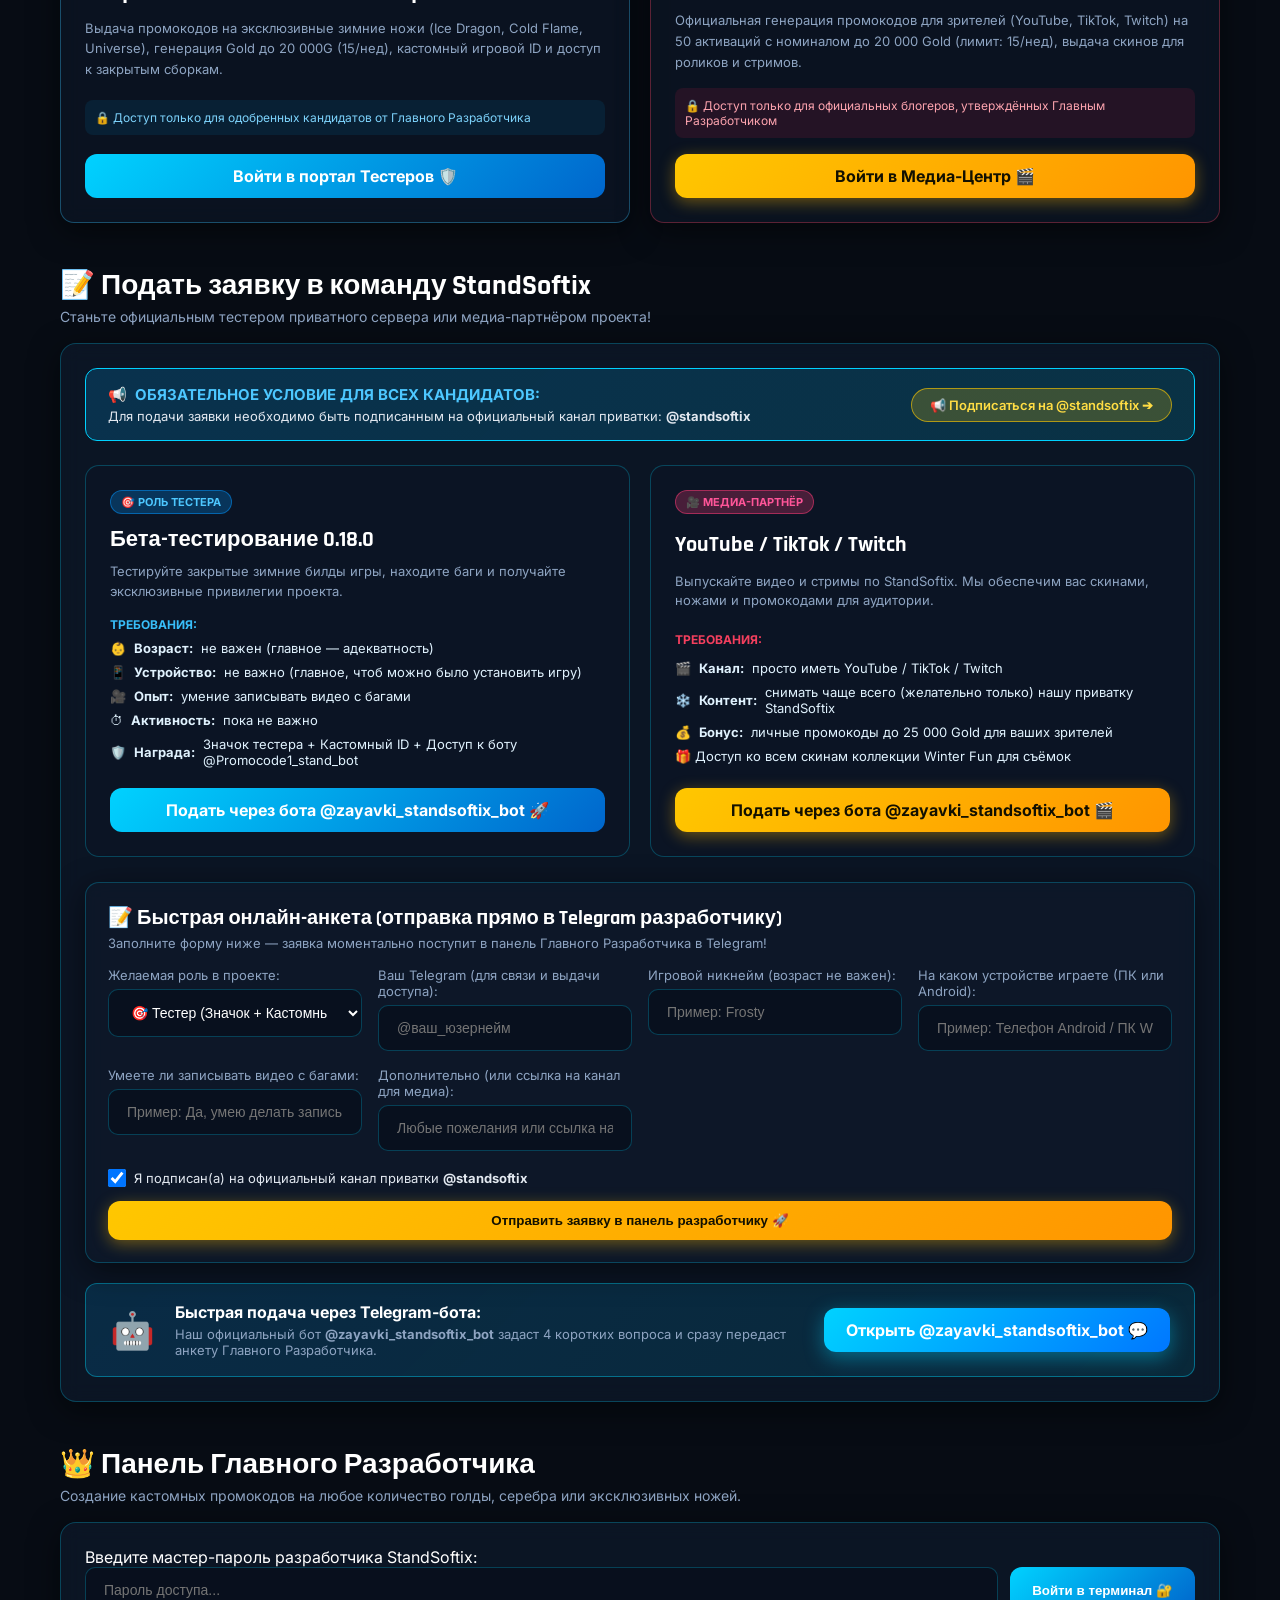
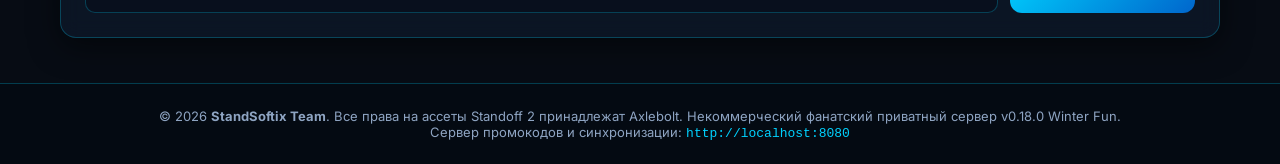
==== commit 68b32ac8: "Switch to StandSoftix dedicated servers with 0 initial online and power toggles" ====
--- a/index.html
+++ b/index.html
@@ -27,7 +27,7 @@
             </nav>
             <div class="server-status" title="Реальный онлайн серверов StandSoftix 0.18.0">
                 <span class="status-dot"></span>
-                <span>Сервера 0.18.0: <b>ONLINE</b> (<span id="online-count">716 / 1 000</span> игроков)</span>
+                <span>Сервера 0.18.0: <b>ONLINE</b> (<span id="online-count">0 / 1 000</span> игроков)</span>
                 <span id="servers-breakdown" style="font-size:11px; color:#38bdf8; margin-left:6px; font-weight:600;"></span>
                 <span style="font-size:11px; background:rgba(34,197,94,0.18); border:1px solid #22c55e; color:#4ade80; padding:2px 8px; border-radius:10px; margin-left:8px; font-weight:700;">🛡️ Аптайм 99.99% • 24/7 Защита</span>
             </div>
